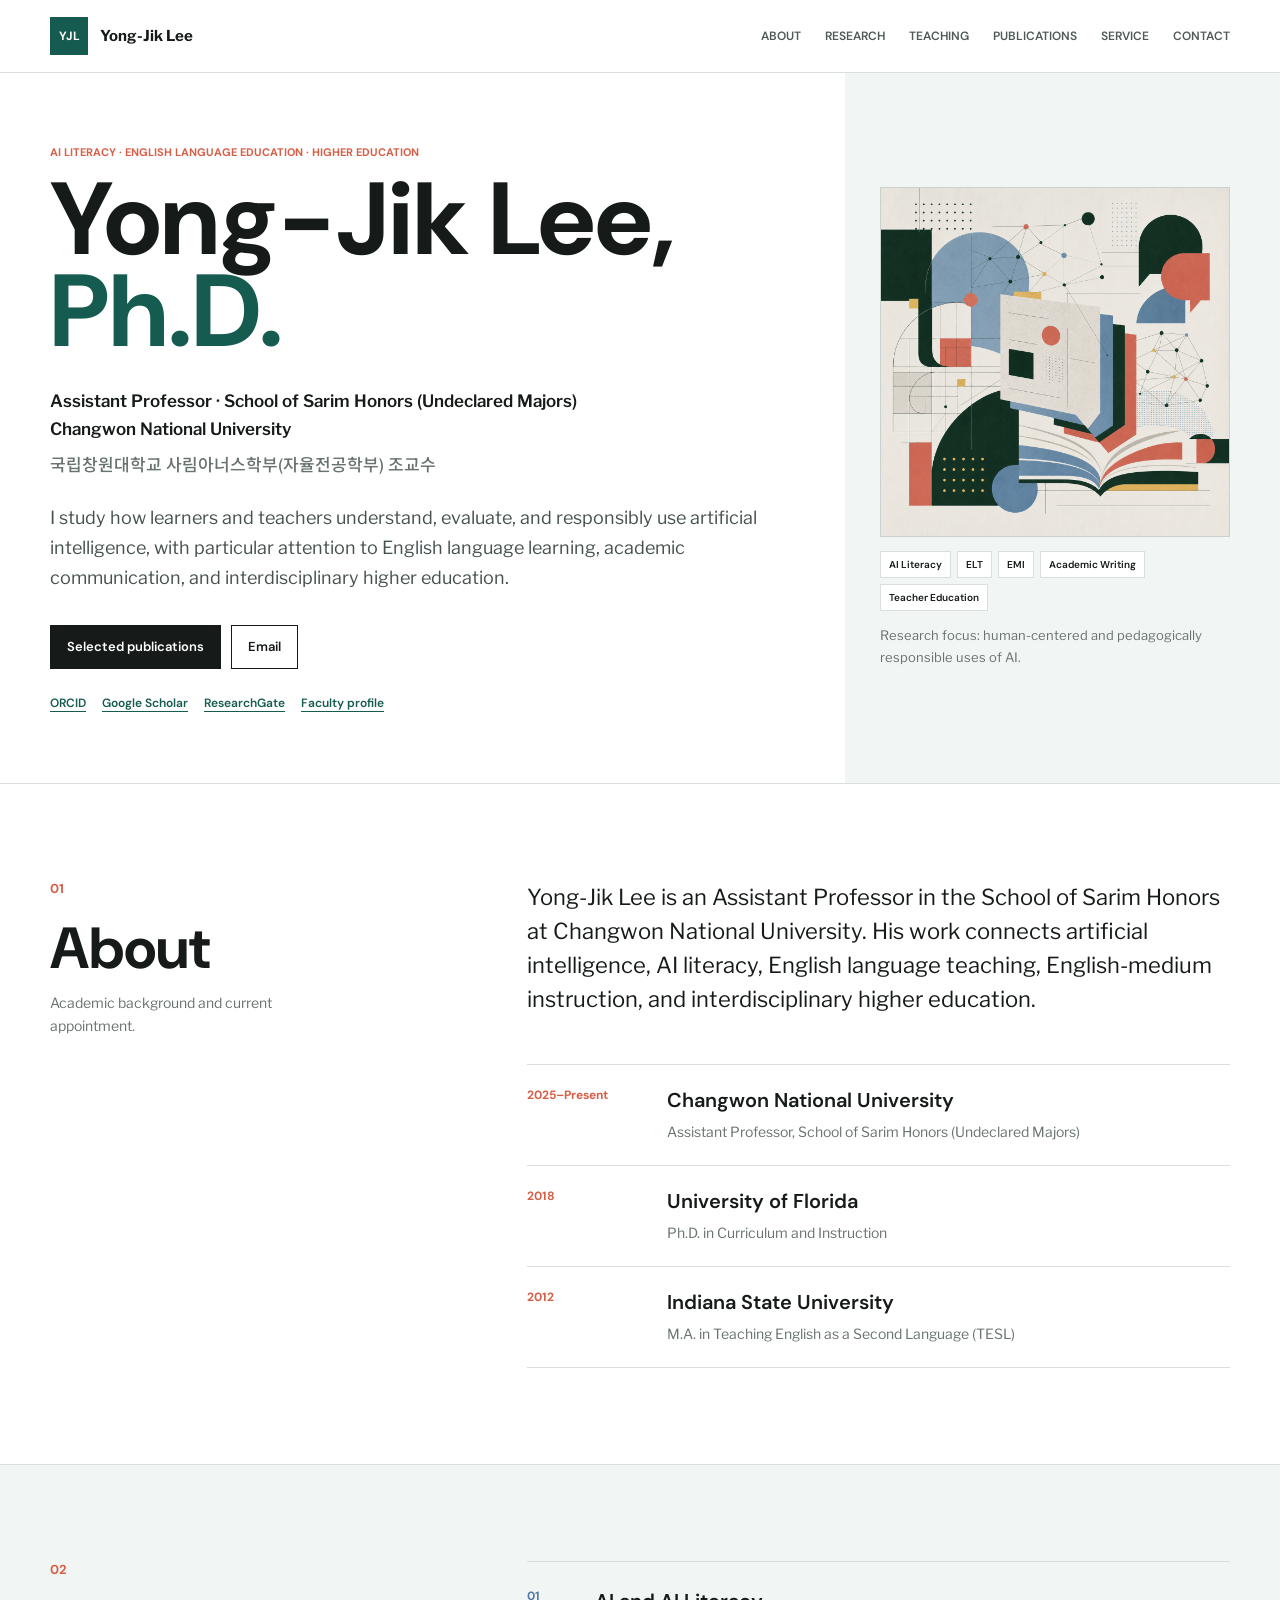
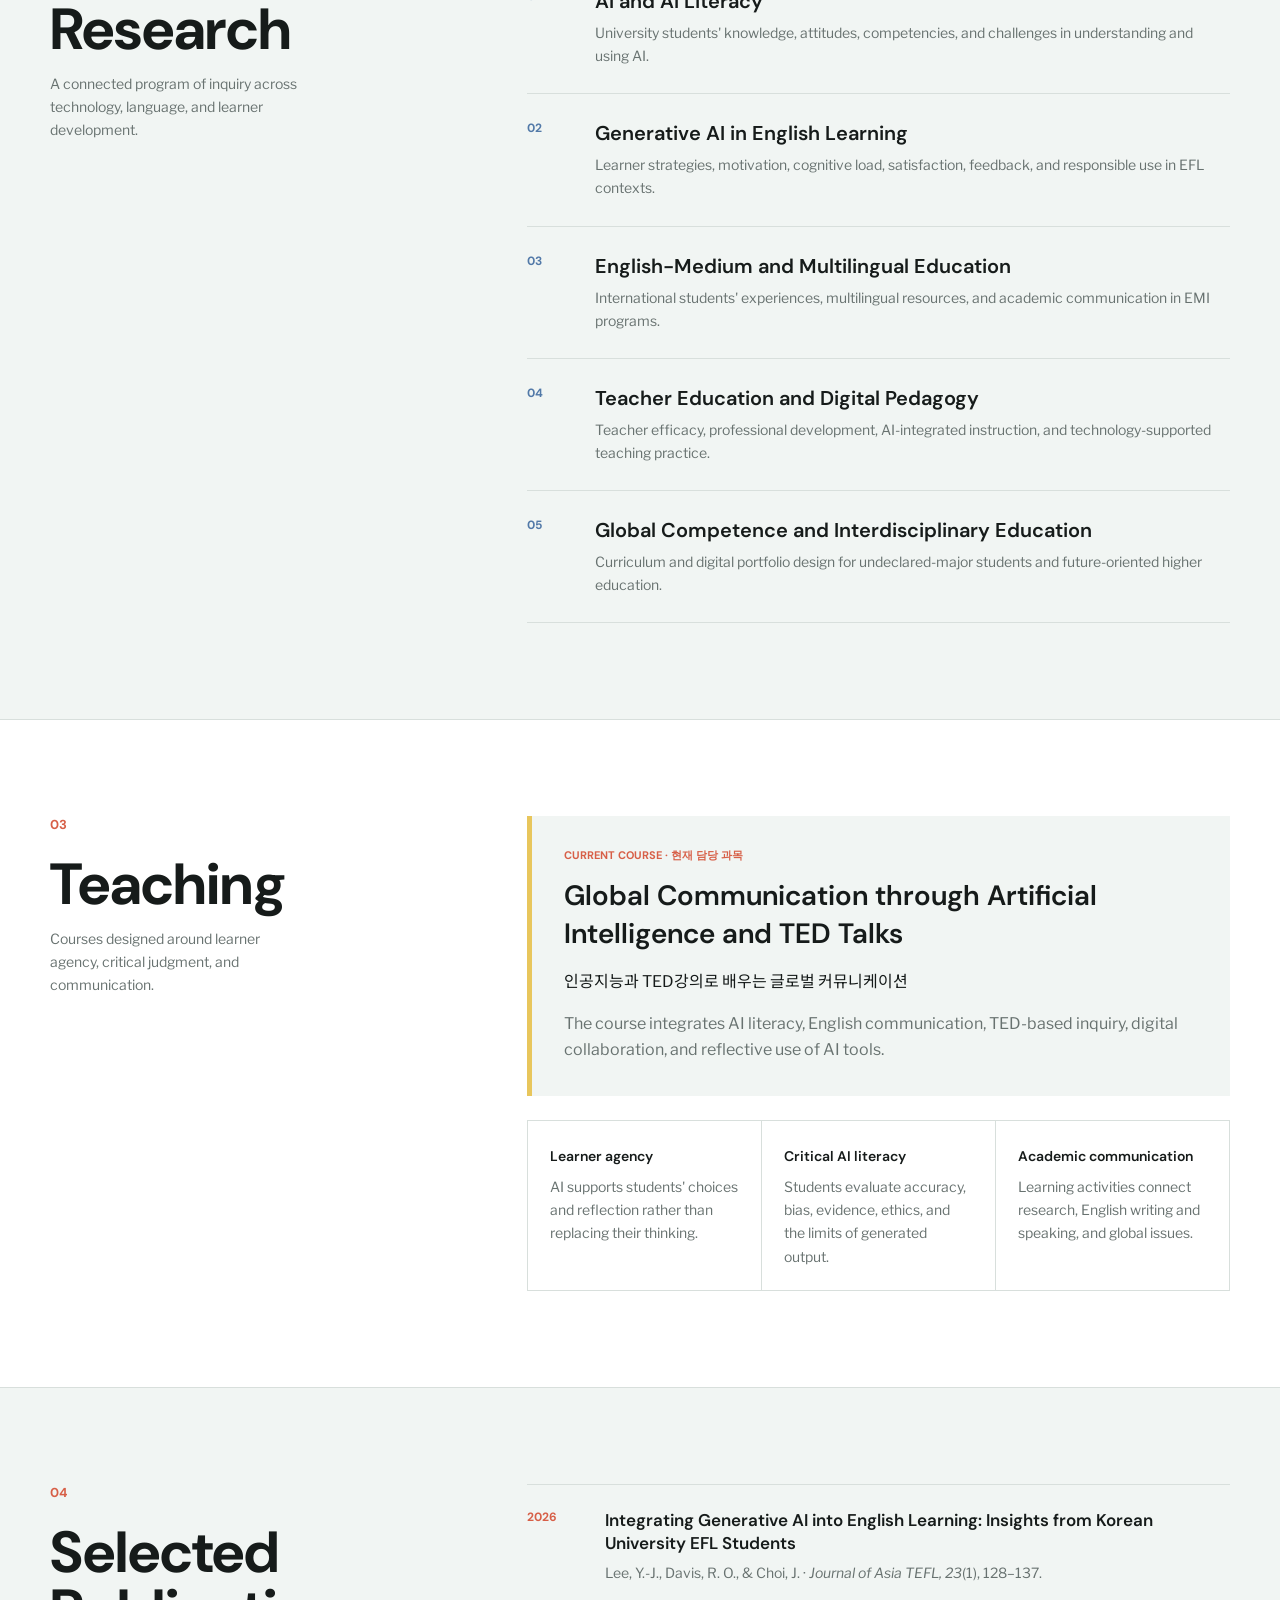
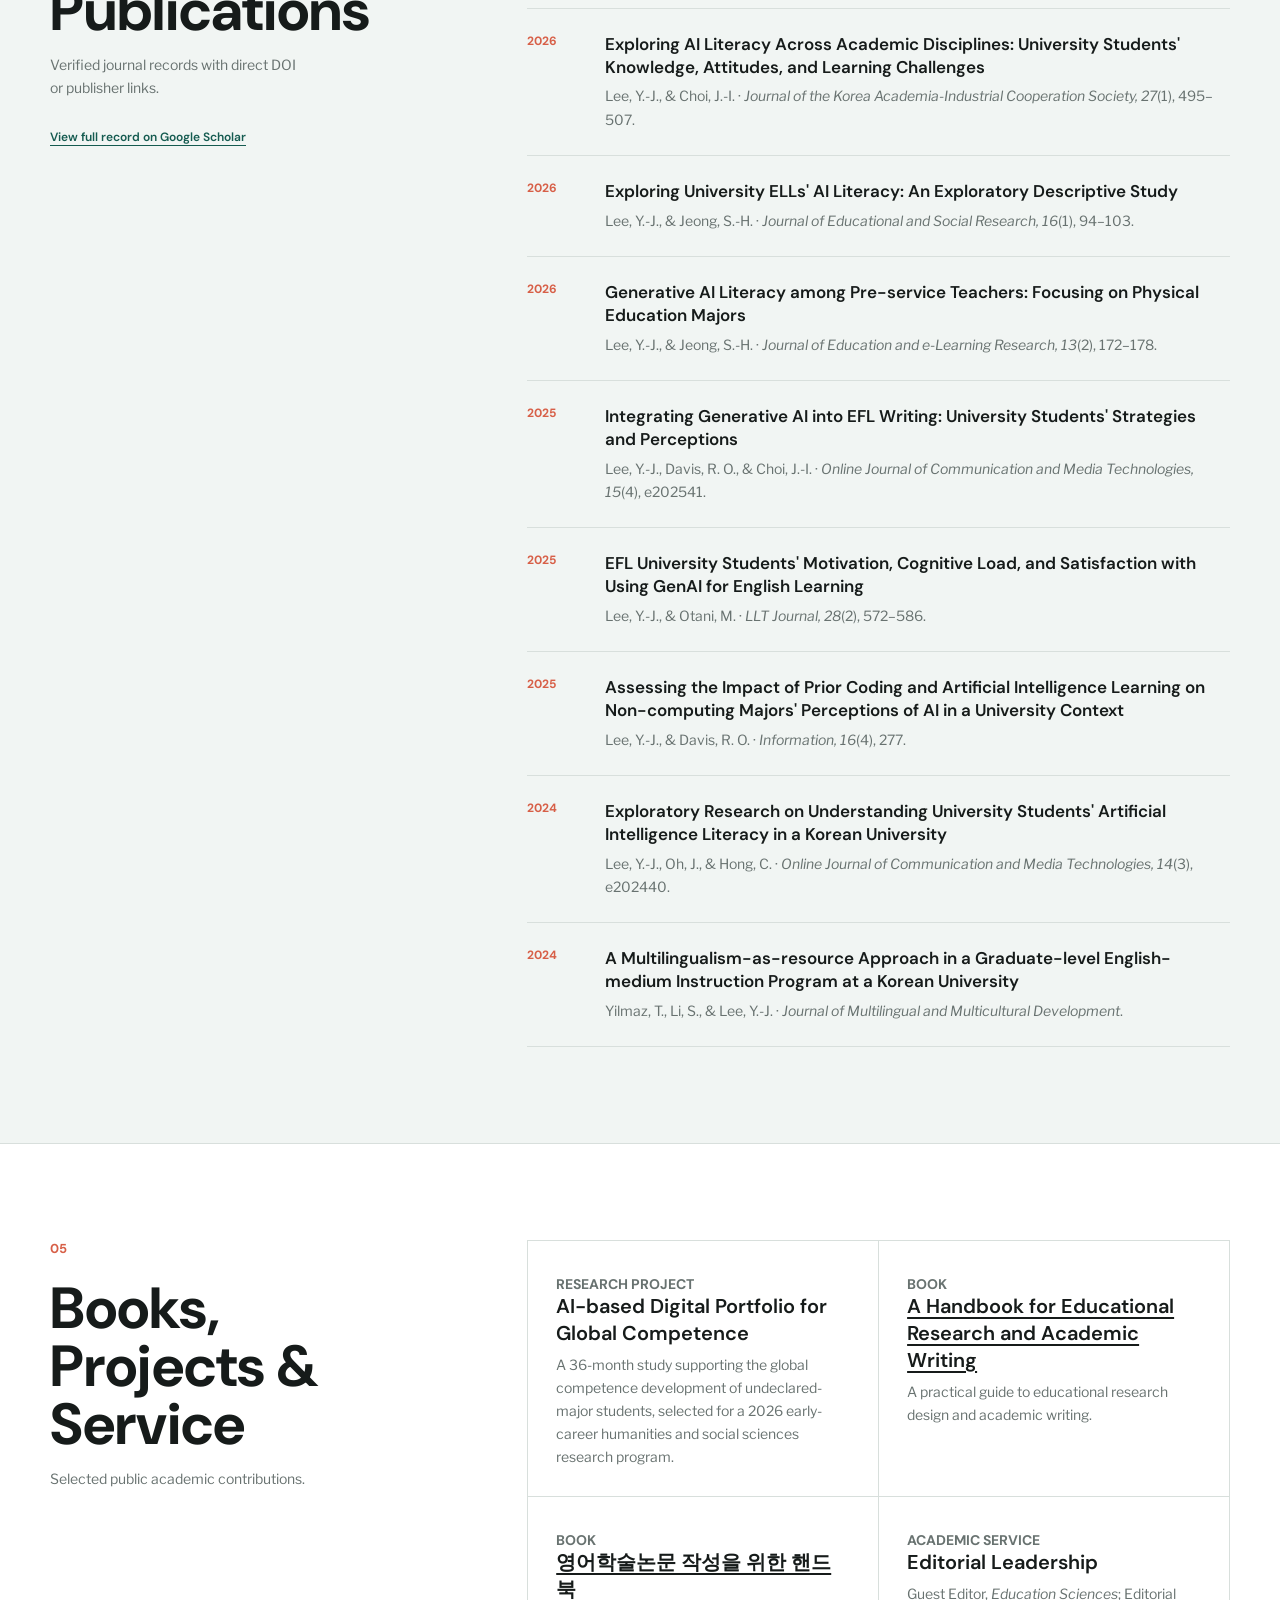
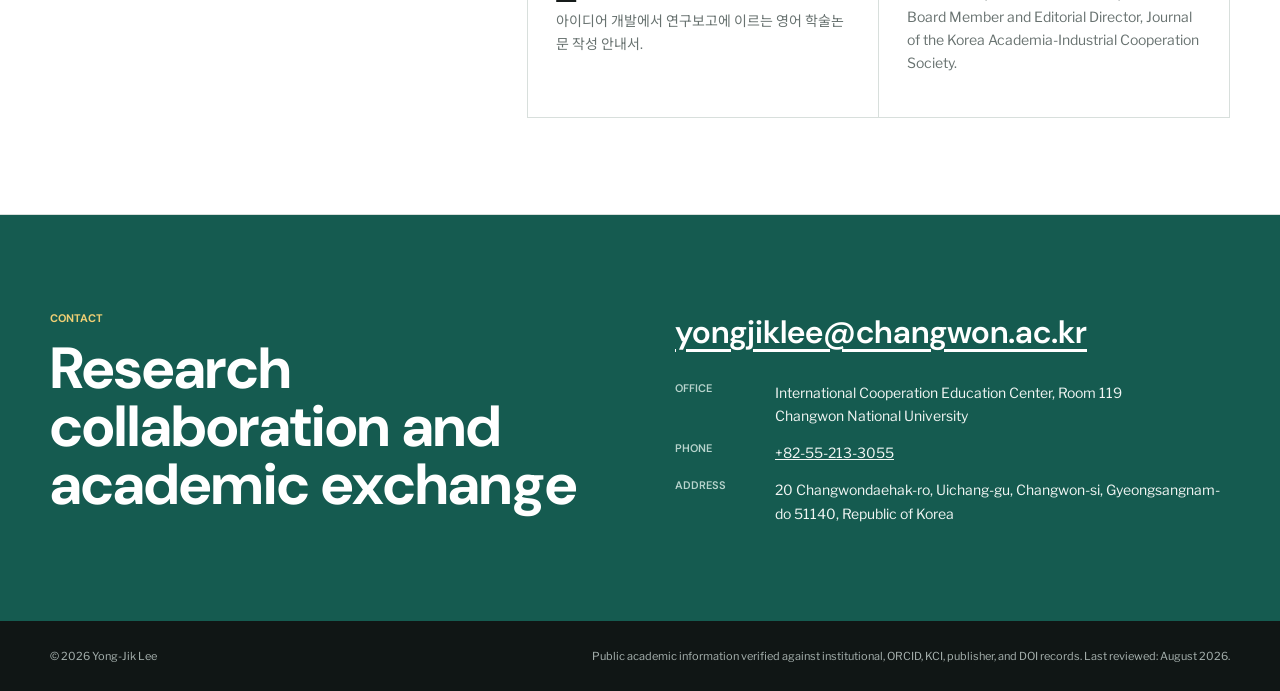
==== index.html @ ed2194b4 "Publish verified academic CV portfolio" ====
<!doctype html>
<html lang="en">
<head>
  <meta charset="utf-8">
  <meta name="viewport" content="width=device-width, initial-scale=1">
  <meta name="description" content="Academic profile of Yong-Jik Lee, Assistant Professor at Changwon National University. Research in AI literacy, English language education, EMI, and higher education.">
  <meta property="og:title" content="Yong-Jik Lee | Academic Profile">
  <meta property="og:description" content="Research, teaching, publications, books, and academic service in AI literacy and English language education.">
  <meta property="og:type" content="website">
  <meta property="og:image" content="https://fhlyongko.github.io/assets/research-profile.png">
  <title>Yong-Jik Lee | Academic Profile</title>
  <link rel="preconnect" href="https://fonts.googleapis.com">
  <link rel="preconnect" href="https://fonts.gstatic.com" crossorigin>
  <link href="https://fonts.googleapis.com/css2?family=DM+Sans:wght@400;500;600;700&family=Libre+Franklin:wght@400;500;600;700&family=Noto+Sans+KR:wght@400;500;600;700&display=swap" rel="stylesheet">
  <link rel="stylesheet" href="assets/styles.css">
  <link rel="stylesheet" href="assets/refinements.css">
  <script defer src="assets/site.js"></script>
</head>
<body>
  <a class="skip-link" href="#main">Skip to content</a>
  <header class="site-header">
    <div class="shell nav-wrap">
      <a class="wordmark" href="#top" aria-label="Yong-Jik Lee home"><span>YJL</span><strong>Yong-Jik Lee</strong></a>
      <button class="nav-toggle" type="button" aria-expanded="false" aria-controls="site-nav">Menu</button>
      <nav id="site-nav" aria-label="Primary navigation">
        <a href="#about">About</a>
        <a href="#research">Research</a>
        <a href="#teaching">Teaching</a>
        <a href="#publications">Publications</a>
        <a href="#service">Service</a>
        <a href="#contact">Contact</a>
      </nav>
    </div>
  </header>

  <main id="main">
    <section class="hero" id="top">
      <div class="shell hero-grid">
        <div class="hero-copy">
          <p class="eyebrow">AI literacy · English language education · Higher education</p>
          <h1>Yong-Jik Lee,<br><span>Ph.D.</span></h1>
          <p class="role">Assistant Professor · School of Sarim Honors (Undeclared Majors)<br>Changwon National University</p>
          <p class="role ko" lang="ko">국립창원대학교 사림아너스학부(자율전공학부) 조교수</p>
          <p class="hero-summary">I study how learners and teachers understand, evaluate, and responsibly use artificial intelligence, with particular attention to English language learning, academic communication, and interdisciplinary higher education.</p>
          <div class="actions">
            <a class="button primary" href="#publications">Selected publications</a>
            <a class="button" href="mailto:yongjiklee@changwon.ac.kr">Email</a>
          </div>
          <div class="profile-links" aria-label="Academic profiles">
            <a href="https://orcid.org/0000-0001-8783-2237" target="_blank" rel="noreferrer">ORCID</a>
            <a href="https://scholar.google.com/citations?hl=en&user=Jzv1a7MAAAAJ" target="_blank" rel="noreferrer">Google Scholar</a>
            <a href="https://www.researchgate.net/profile/Yong-Jik-Lee-2" target="_blank" rel="noreferrer">ResearchGate</a>
            <a href="https://sites.google.com/view/dr-yong-jik-lee/home" target="_blank" rel="noreferrer">Faculty profile</a>
          </div>
        </div>
        <aside class="portrait-panel" aria-label="Research profile overview">
          <div class="portrait-frame">
            <img src="assets/research-profile.png" alt="Abstract illustration connecting AI, language, research, and education" width="420" height="420">
          </div>
          <div class="focus-map" aria-label="Research focus map">
            <span>AI Literacy</span><span>ELT</span><span>EMI</span><span>Academic Writing</span><span>Teacher Education</span>
          </div>
          <p>Research focus: human-centered and pedagogically responsible uses of AI.</p>
        </aside>
      </div>
    </section>

    <section class="section" id="about">
      <div class="shell two-column">
        <div class="section-heading"><p class="section-no">01</p><h2>About</h2><p>Academic background and current appointment.</p></div>
        <div class="section-content prose">
          <p class="lead">Yong-Jik Lee is an Assistant Professor in the School of Sarim Honors at Changwon National University. His work connects artificial intelligence, AI literacy, English language teaching, English-medium instruction, and interdisciplinary higher education.</p>
          <div class="timeline">
            <article><time>2025–Present</time><div><h3>Changwon National University</h3><p>Assistant Professor, School of Sarim Honors (Undeclared Majors)</p></div></article>
            <article><time>2018</time><div><h3>University of Florida</h3><p>Ph.D. in Curriculum and Instruction</p></div></article>
            <article><time>2012</time><div><h3>Indiana State University</h3><p>M.A. in Teaching English as a Second Language (TESL)</p></div></article>
          </div>
        </div>
      </div>
    </section>

    <section class="section band" id="research">
      <div class="shell two-column">
        <div class="section-heading"><p class="section-no">02</p><h2>Research</h2><p>A connected program of inquiry across technology, language, and learner development.</p></div>
        <div class="section-content research-list">
          <article><span>01</span><div><h3>AI and AI Literacy</h3><p>University students' knowledge, attitudes, competencies, and challenges in understanding and using AI.</p></div></article>
          <article><span>02</span><div><h3>Generative AI in English Learning</h3><p>Learner strategies, motivation, cognitive load, satisfaction, feedback, and responsible use in EFL contexts.</p></div></article>
          <article><span>03</span><div><h3>English-Medium and Multilingual Education</h3><p>International students' experiences, multilingual resources, and academic communication in EMI programs.</p></div></article>
          <article><span>04</span><div><h3>Teacher Education and Digital Pedagogy</h3><p>Teacher efficacy, professional development, AI-integrated instruction, and technology-supported teaching practice.</p></div></article>
          <article><span>05</span><div><h3>Global Competence and Interdisciplinary Education</h3><p>Curriculum and digital portfolio design for undeclared-major students and future-oriented higher education.</p></div></article>
        </div>
      </div>
    </section>

    <section class="section" id="teaching">
      <div class="shell two-column">
        <div class="section-heading"><p class="section-no">03</p><h2>Teaching</h2><p>Courses designed around learner agency, critical judgment, and communication.</p></div>
        <div class="section-content">
          <article class="featured-course">
            <p class="label">Current course · 현재 담당 과목</p>
            <h3>Global Communication through Artificial Intelligence and TED Talks</h3>
            <p lang="ko">인공지능과 TED강의로 배우는 글로벌 커뮤니케이션</p>
            <p>The course integrates AI literacy, English communication, TED-based inquiry, digital collaboration, and reflective use of AI tools.</p>
          </article>
          <div class="principles">
            <div><strong>Learner agency</strong><p>AI supports students' choices and reflection rather than replacing their thinking.</p></div>
            <div><strong>Critical AI literacy</strong><p>Students evaluate accuracy, bias, evidence, ethics, and the limits of generated output.</p></div>
            <div><strong>Academic communication</strong><p>Learning activities connect research, English writing and speaking, and global issues.</p></div>
          </div>
        </div>
      </div>
    </section>

    <section class="section band" id="publications">
      <div class="shell two-column">
        <div class="section-heading"><p class="section-no">04</p><h2>Selected Publications</h2><p>Verified journal records with direct DOI or publisher links.</p><a class="text-link" href="https://scholar.google.com/citations?hl=en&user=Jzv1a7MAAAAJ" target="_blank" rel="noreferrer">View full record on Google Scholar</a></div>
        <div class="section-content publication-list">
          <article><time>2026</time><div><h3><a href="https://doi.org/10.18823/asiatefl.2026.23.1.10.128" target="_blank" rel="noreferrer">Integrating Generative AI into English Learning: Insights from Korean University EFL Students</a></h3><p>Lee, Y.-J., Davis, R. O., &amp; Choi, J. · <em>Journal of Asia TEFL, 23</em>(1), 128–137.</p></div></article>
          <article><time>2026</time><div><h3><a href="https://doi.org/10.5762/KAIS.2026.27.1.495" target="_blank" rel="noreferrer">Exploring AI Literacy Across Academic Disciplines: University Students' Knowledge, Attitudes, and Learning Challenges</a></h3><p>Lee, Y.-J., &amp; Choi, J.-I. · <em>Journal of the Korea Academia-Industrial Cooperation Society, 27</em>(1), 495–507.</p></div></article>
          <article><time>2026</time><div><h3><a href="https://doi.org/10.36941/jesr-2026-0241" target="_blank" rel="noreferrer">Exploring University ELLs' AI Literacy: An Exploratory Descriptive Study</a></h3><p>Lee, Y.-J., &amp; Jeong, S.-H. · <em>Journal of Educational and Social Research, 16</em>(1), 94–103.</p></div></article>
          <article><time>2026</time><div><h3><a href="https://doi.org/10.20448/jeelr.v13i2.8661" target="_blank" rel="noreferrer">Generative AI Literacy among Pre-service Teachers: Focusing on Physical Education Majors</a></h3><p>Lee, Y.-J., &amp; Jeong, S.-H. · <em>Journal of Education and e-Learning Research, 13</em>(2), 172–178.</p></div></article>
          <article><time>2025</time><div><h3><a href="https://doi.org/10.30935/ojcmt/17545" target="_blank" rel="noreferrer">Integrating Generative AI into EFL Writing: University Students' Strategies and Perceptions</a></h3><p>Lee, Y.-J., Davis, R. O., &amp; Choi, J.-I. · <em>Online Journal of Communication and Media Technologies, 15</em>(4), e202541.</p></div></article>
          <article><time>2025</time><div><h3><a href="https://doi.org/10.24071/llt.v28i2.11518" target="_blank" rel="noreferrer">EFL University Students' Motivation, Cognitive Load, and Satisfaction with Using GenAI for English Learning</a></h3><p>Lee, Y.-J., &amp; Otani, M. · <em>LLT Journal, 28</em>(2), 572–586.</p></div></article>
          <article><time>2025</time><div><h3><a href="https://doi.org/10.3390/info16040277" target="_blank" rel="noreferrer">Assessing the Impact of Prior Coding and Artificial Intelligence Learning on Non-computing Majors' Perceptions of AI in a University Context</a></h3><p>Lee, Y.-J., &amp; Davis, R. O. · <em>Information, 16</em>(4), 277.</p></div></article>
          <article><time>2024</time><div><h3><a href="https://doi.org/10.30935/ojcmt/14711" target="_blank" rel="noreferrer">Exploratory Research on Understanding University Students' Artificial Intelligence Literacy in a Korean University</a></h3><p>Lee, Y.-J., Oh, J., &amp; Hong, C. · <em>Online Journal of Communication and Media Technologies, 14</em>(3), e202440.</p></div></article>
          <article><time>2024</time><div><h3><a href="https://doi.org/10.1080/01434632.2024.2314659" target="_blank" rel="noreferrer">A Multilingualism-as-resource Approach in a Graduate-level English-medium Instruction Program at a Korean University</a></h3><p>Yilmaz, T., Li, S., &amp; Lee, Y.-J. · <em>Journal of Multilingual and Multicultural Development</em>.</p></div></article>
        </div>
      </div>
    </section>

    <section class="section" id="service">
      <div class="shell two-column">
        <div class="section-heading"><p class="section-no">05</p><h2>Books, Projects &amp; Service</h2><p>Selected public academic contributions.</p></div>
        <div class="section-content service-grid">
          <article><p class="label">Research project</p><h3>AI-based Digital Portfolio for Global Competence</h3><p>A 36-month study supporting the global competence development of undeclared-major students, selected for a 2026 early-career humanities and social sciences research program.</p></article>
          <article><p class="label">Book</p><h3><a href="https://www.yes24.com/product/goods/124613203" target="_blank" rel="noreferrer">A Handbook for Educational Research and Academic Writing</a></h3><p>A practical guide to educational research design and academic writing.</p></article>
          <article><p class="label">Book</p><h3><a href="https://www.yes24.com/product/goods/163004747" target="_blank" rel="noreferrer">영어학술논문 작성을 위한 핸드북</a></h3><p lang="ko">아이디어 개발에서 연구보고에 이르는 영어 학술논문 작성 안내서.</p></article>
          <article><p class="label">Academic service</p><h3>Editorial Leadership</h3><p>Guest Editor, <em>Education Sciences</em>; Editorial Board Member and Editorial Director, Journal of the Korea Academia-Industrial Cooperation Society.</p></article>
        </div>
      </div>
    </section>

    <section class="contact-section" id="contact">
      <div class="shell contact-grid">
        <div><p class="eyebrow">Contact</p><h2>Research collaboration and academic exchange</h2></div>
        <div class="contact-details">
          <a class="contact-email" href="mailto:yongjiklee@changwon.ac.kr">yongjiklee@changwon.ac.kr</a>
          <dl><dt>Office</dt><dd>International Cooperation Education Center, Room 119<br>Changwon National University</dd><dt>Phone</dt><dd><a href="tel:+82552133055">+82-55-213-3055</a></dd><dt>Address</dt><dd>20 Changwondaehak-ro, Uichang-gu, Changwon-si, Gyeongsangnam-do 51140, Republic of Korea</dd></dl>
        </div>
      </div>
    </section>
  </main>

  <footer class="site-footer">
    <div class="shell"><p>© 2026 Yong-Jik Lee</p><p>Public academic information verified against institutional, ORCID, KCI, publisher, and DOI records. Last reviewed: August 2026.</p></div>
  </footer>
</body>
</html>
---- assets/styles.css ----
:root{--ink:#161b1a;--muted:#687270;--line:#d8dfdc;--paper:#fff;--wash:#f1f5f3;--green:#155b50;--coral:#d75f47;--yellow:#e8c65c;--blue:#5279a8;--max:1180px}*{box-sizing:border-box}html{scroll-behavior:smooth}body{margin:0;background:var(--paper);color:var(--ink);font-family:"Libre Franklin","Noto Sans KR",sans-serif;line-height:1.65;letter-spacing:0;-webkit-font-smoothing:antialiased}a{color:inherit}button{font:inherit}.shell{width:min(calc(100% - 44px),var(--max));margin-inline:auto}.skip-link{position:fixed;left:12px;top:-60px;z-index:100;padding:10px 14px;background:var(--ink);color:#fff}.skip-link:focus{top:12px}.site-header{position:sticky;top:0;z-index:50;background:rgba(255,255,255,.93);border-bottom:1px solid var(--line);backdrop-filter:blur(12px)}.nav-wrap{height:72px;display:flex;align-items:center;justify-content:space-between;gap:26px}.wordmark{display:flex;align-items:center;gap:12px;text-decoration:none}.wordmark span{width:38px;height:38px;display:grid;place-items:center;background:var(--green);color:#fff;font:700 12px "DM Sans",sans-serif}.wordmark strong{font-size:15px}.site-header nav{display:flex;align-items:center;gap:24px}.site-header nav a{position:relative;color:#4f5a57;font:600 12px "DM Sans",sans-serif;text-decoration:none;text-transform:uppercase}.site-header nav a:after{content:"";position:absolute;left:0;right:100%;bottom:-8px;height:2px;background:var(--coral);transition:right .2s}.site-header nav a:hover:after,.site-header nav a:focus-visible:after{right:0}.nav-toggle{display:none;border:1px solid var(--line);background:#fff;padding:8px 11px}.hero{min-height:calc(100vh - 72px);display:flex;align-items:center;border-bottom:1px solid var(--line);background:linear-gradient(90deg,#fff 0 66%,var(--wash) 66%)}.hero-grid{display:grid;grid-template-columns:minmax(0,1.35fr) minmax(300px,.65fr);gap:clamp(48px,8vw,110px);align-items:center;padding-block:72px}.eyebrow,.label{margin:0 0 14px;color:var(--coral);font:700 11px "DM Sans",sans-serif;text-transform:uppercase}.hero h1{margin:0;font:700 clamp(58px,8vw,106px)/.9 "DM Sans",sans-serif}.hero h1 span{color:var(--green)}.role{margin:30px 0 0;font-weight:600;font-size:17px}.role.ko{margin-top:8px;color:var(--muted);font-weight:500}.hero-summary{max-width:760px;margin:24px 0 0;color:#46514e;font-size:18px}.actions{display:flex;gap:10px;margin-top:32px}.button{display:inline-flex;align-items:center;justify-content:center;min-height:44px;padding:10px 16px;border:1px solid var(--ink);font:600 13px "DM Sans",sans-serif;text-decoration:none}.button.primary{background:var(--ink);color:#fff}.button:hover{background:var(--green);border-color:var(--green);color:#fff}.profile-links{display:flex;flex-wrap:wrap;gap:16px;margin-top:26px}.profile-links a,.text-link{color:var(--green);font:600 12px "DM Sans",sans-serif;text-underline-offset:4px}.portrait-panel{align-self:stretch;display:flex;flex-direction:column;justify-content:center}.portrait-frame{aspect-ratio:1;overflow:hidden;background:#dfe7e4;border:1px solid #c8d2ce}.portrait-frame img{width:100%;height:100%;object-fit:cover;display:block;filter:saturate(.78) contrast(1.03)}.focus-map{display:flex;flex-wrap:wrap;gap:6px;margin-top:14px}.focus-map span{padding:6px 8px;background:#fff;border:1px solid var(--line);font:600 10px "DM Sans",sans-serif}.portrait-panel>p{margin:14px 0 0;color:var(--muted);font-size:13px}.section{padding:96px 0;border-bottom:1px solid var(--line);scroll-margin-top:70px}.section.band{background:var(--wash)}.two-column{display:grid;grid-template-columns:minmax(210px,.34fr) minmax(0,.66fr);gap:clamp(52px,9vw,140px)}.section-heading{position:sticky;top:112px;align-self:start}.section-no{margin:0 0 22px;color:var(--coral);font:700 13px "DM Sans",sans-serif}.section-heading h2,.contact-section h2{margin:0;font:700 clamp(34px,5vw,58px)/1 "DM Sans",sans-serif}.section-heading>p:last-of-type{max-width:260px;color:var(--muted);font-size:14px}.section-heading .text-link{display:inline-block;margin-top:16px}.prose .lead{margin-top:0;font-size:22px;line-height:1.55}.timeline{margin-top:48px;border-top:1px solid var(--line)}.timeline article{display:grid;grid-template-columns:120px 1fr;gap:20px;padding:22px 0;border-bottom:1px solid var(--line)}.timeline time,.publication-list time{color:var(--coral);font:700 12px "DM Sans",sans-serif}.timeline h3,.research-list h3,.publication-list h3,.featured-course h3,.service-grid h3{margin:0;font:600 20px/1.35 "DM Sans",sans-serif}.timeline p,.research-list p,.publication-list p,.principles p,.service-grid p{margin:6px 0 0;color:var(--muted);font-size:14px}.research-list{border-top:1px solid var(--line)}.research-list article{display:grid;grid-template-columns:48px 1fr;gap:20px;padding:26px 0;border-bottom:1px solid var(--line)}.research-list>article>span{color:var(--blue);font:700 12px "DM Sans",sans-serif}.featured-course{padding:32px;border-left:5px solid var(--yellow);background:var(--wash)}.featured-course h3{font-size:28px}.featured-course>p:last-child{margin-bottom:0;color:var(--muted)}.principles{display:grid;grid-template-columns:repeat(3,1fr);gap:1px;margin-top:24px;background:var(--line);border:1px solid var(--line)}.principles div{padding:22px;background:#fff}.principles strong{font:600 14px "DM Sans",sans-serif}.publication-list{border-top:1px solid var(--line)}.publication-list article{display:grid;grid-template-columns:58px 1fr;gap:20px;padding:24px 0;border-bottom:1px solid var(--line)}.publication-list h3{font-size:17px}.publication-list h3 a{text-decoration:none}.publication-list h3 a:hover{text-decoration:underline;text-decoration-color:var(--coral);text-underline-offset:4px}.service-grid{display:grid;grid-template-columns:repeat(2,minmax(0,1fr));gap:1px;background:var(--line);border:1px solid var(--line)}.service-grid article{min-height:220px;padding:28px;background:#fff}.service-grid h3 a{text-underline-offset:4px}.contact-section{padding:96px 0;background:var(--green);color:#fff;scroll-margin-top:70px}.contact-grid{display:grid;grid-template-columns:1fr 1fr;gap:70px}.contact-section .eyebrow{color:#f0cf74}.contact-email{display:inline-block;margin-bottom:28px;color:#fff;font:600 clamp(19px,3vw,32px) "DM Sans",sans-serif;text-underline-offset:6px}.contact-details dl{display:grid;grid-template-columns:80px 1fr;gap:14px 20px;margin:0}.contact-details dt{color:#b7d3cc;font:600 11px "DM Sans",sans-serif;text-transform:uppercase}.contact-details dd{margin:0;color:#f2f6f4;font-size:14px}.site-footer{padding:26px 0;background:#101615;color:#a9b4b1}.site-footer .shell{display:flex;justify-content:space-between;gap:30px}.site-footer p{margin:0;font-size:11px}.site-footer p:last-child{text-align:right}@media(max-width:860px){.site-header nav{display:none;position:absolute;left:0;right:0;top:72px;padding:18px 22px;flex-direction:column;align-items:flex-start;background:#fff;border-bottom:1px solid var(--line)}.site-header nav.open{display:flex}.nav-toggle{display:block}.hero{background:linear-gradient(#fff 0 70%,var(--wash) 70%)}.hero-grid{grid-template-columns:1fr;padding-block:56px}.portrait-panel{max-width:520px}.two-column,.contact-grid{grid-template-columns:1fr;gap:42px}.section-heading{position:static}.principles,.service-grid{grid-template-columns:1fr}.site-footer .shell{display:block}.site-footer p:last-child{margin-top:8px;text-align:left}}@media(max-width:560px){.shell{width:min(calc(100% - 30px),var(--max))}.hero h1{font-size:56px}.hero-summary{font-size:16px}.actions{flex-direction:column}.button{width:100%}.section{padding:68px 0}.timeline article,.publication-list article{grid-template-columns:1fr;gap:8px}.featured-course{padding:24px}.featured-course h3{font-size:22px}.principles{grid-template-columns:1fr}.contact-section{padding:68px 0}.contact-details dl{grid-template-columns:1fr;gap:4px}.contact-details dd{margin-bottom:14px}}@media(prefers-reduced-motion:reduce){html{scroll-behavior:auto}.site-header nav a:after{transition:none}}
---- assets/refinements.css ----
.hero {
  min-height: min(650px, calc(100vh - 120px));
}

@media (max-width: 560px) {
  .hero {
    min-height: auto;
  }

  .hero-grid {
    gap: 24px;
    padding-block: 30px 36px;
  }

  .hero h1 {
    font-size: 48px;
  }

  .role {
    margin-top: 20px;
    font-size: 13px;
  }

  .hero-summary {
    margin-top: 14px;
    font-size: 14px;
    line-height: 1.55;
  }

  .actions {
    margin-top: 20px;
  }

  .profile-links {
    margin-top: 18px;
    gap: 12px;
  }

  .portrait-panel {
    display: none;
  }
}
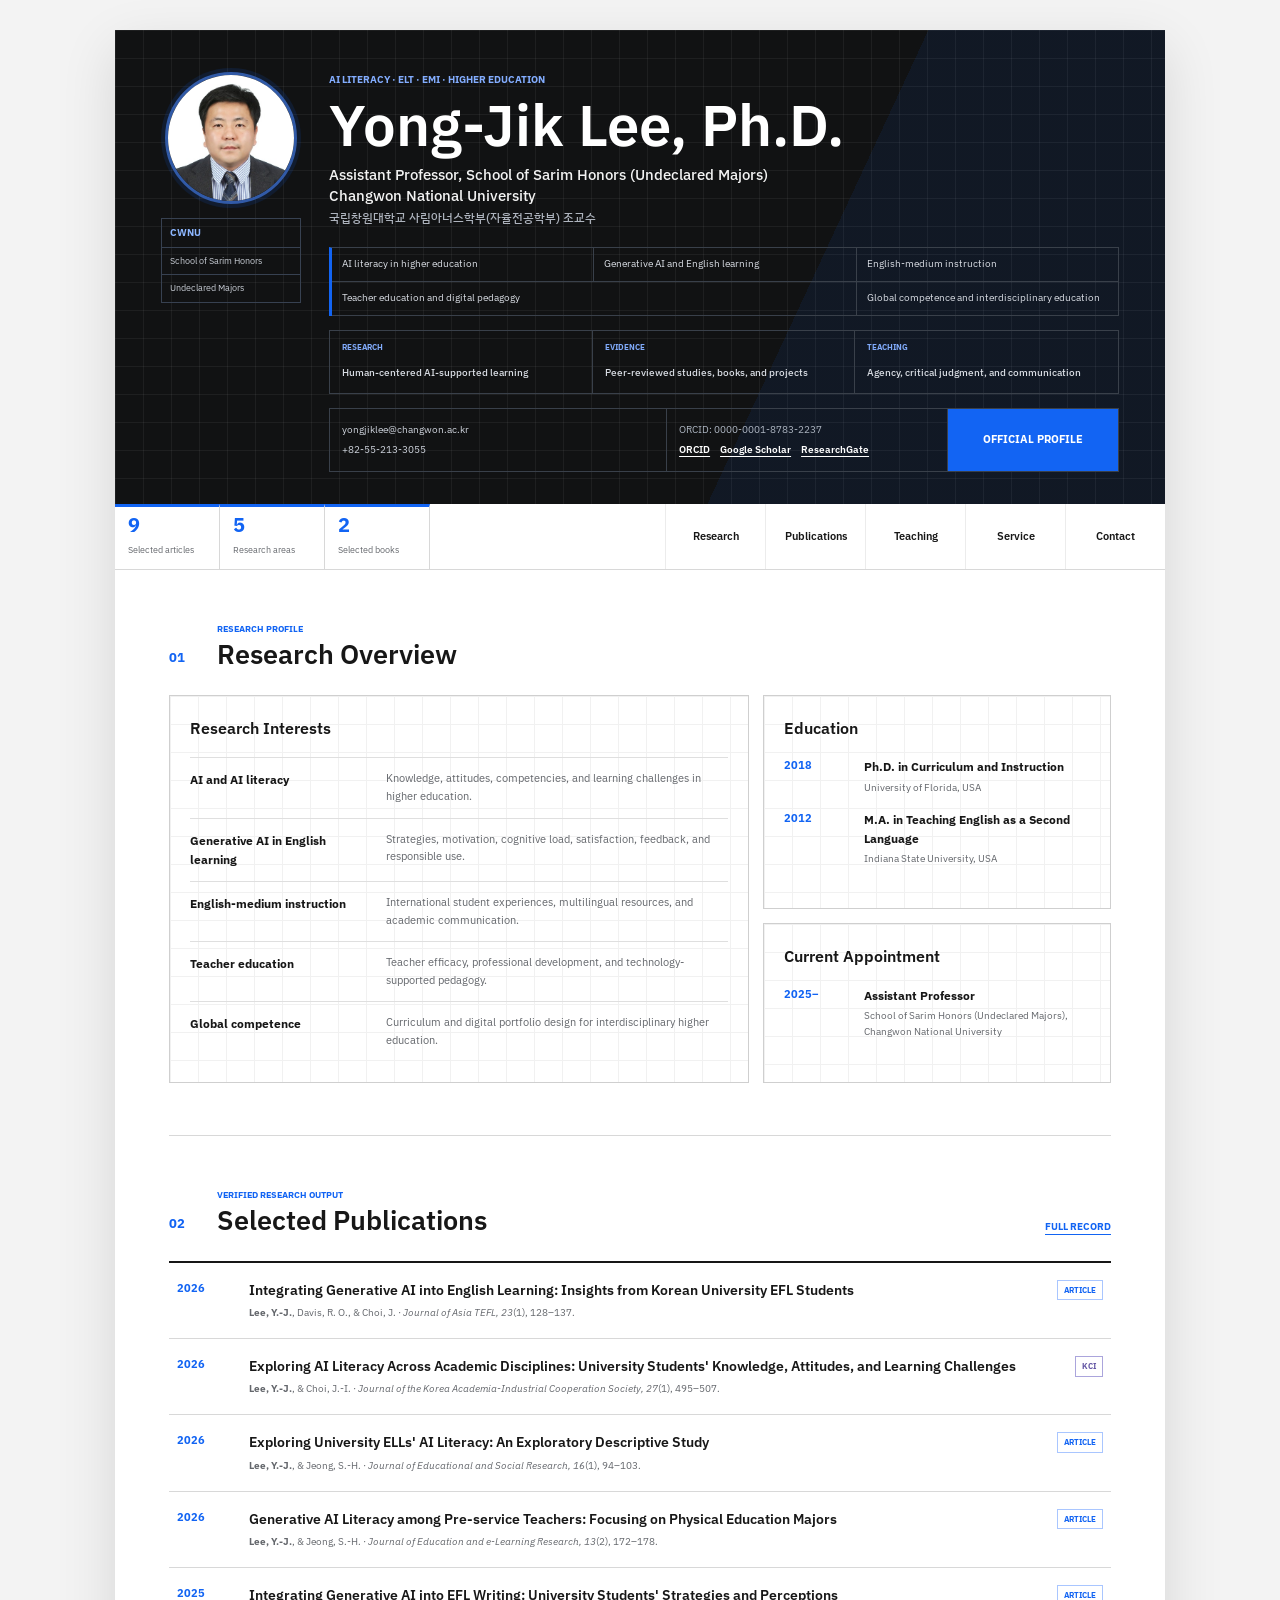
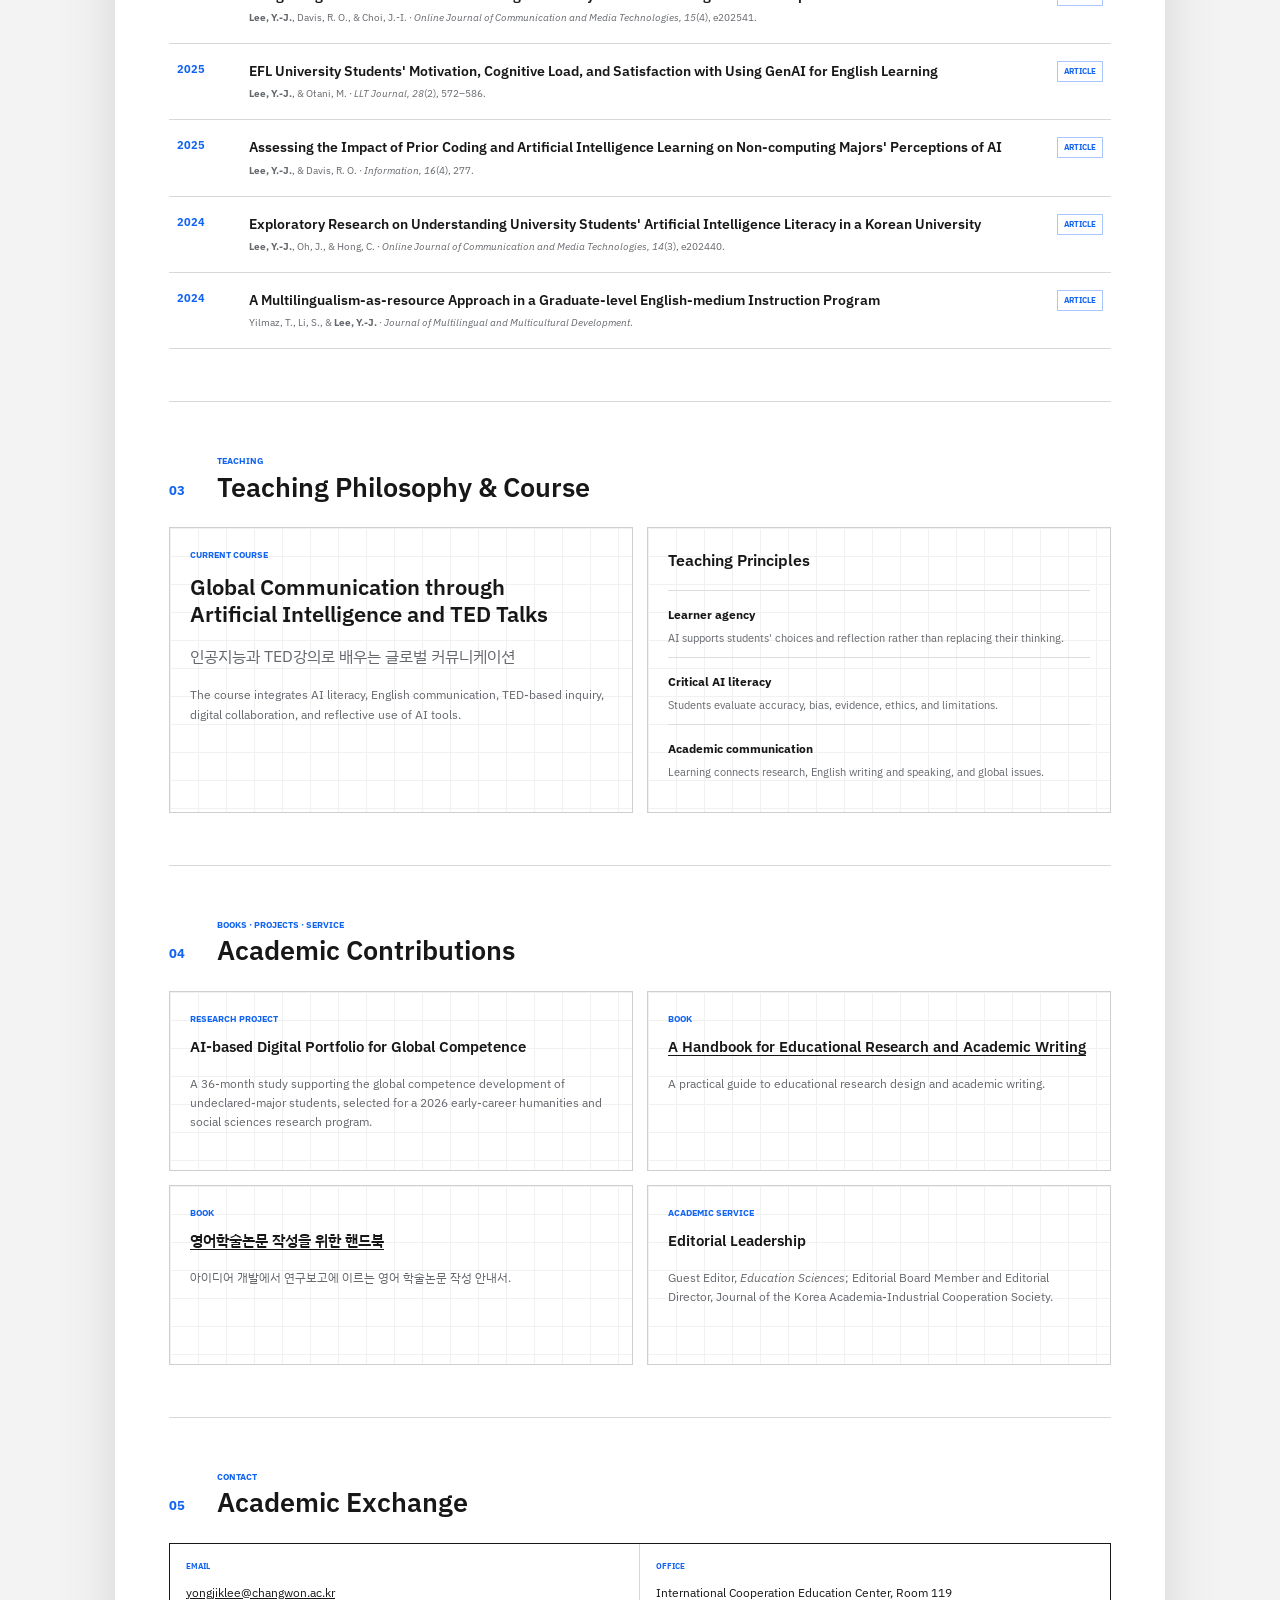
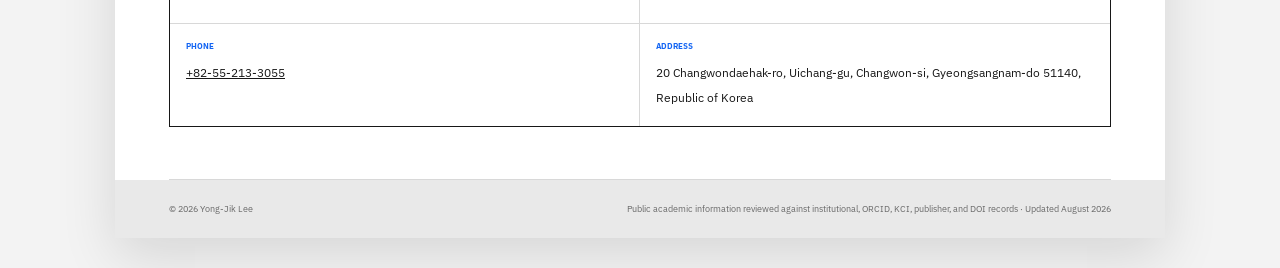
==== commit f44b82bb: "Match academic CV dashboard reference style" ====
--- a/index.html
+++ b/index.html
@@ -3,156 +3,147 @@
 <head>
   <meta charset="utf-8">
   <meta name="viewport" content="width=device-width, initial-scale=1">
-  <meta name="description" content="Academic profile of Yong-Jik Lee, Assistant Professor at Changwon National University. Research in AI literacy, English language education, EMI, and higher education.">
-  <meta property="og:title" content="Yong-Jik Lee | Academic Profile">
-  <meta property="og:description" content="Research, teaching, publications, books, and academic service in AI literacy and English language education.">
-  <meta property="og:type" content="website">
+  <meta name="description" content="Academic CV of Yong-Jik Lee, Assistant Professor at Changwon National University. AI literacy, English language education, EMI, and higher education research.">
+  <meta property="og:title" content="Yong-Jik Lee | Academic CV">
+  <meta property="og:description" content="Research, teaching, publications, books, projects, and academic service.">
+  <meta property="og:type" content="profile">
   <meta property="og:image" content="https://fhlyongko.github.io/assets/research-profile.png">
-  <title>Yong-Jik Lee | Academic Profile</title>
+  <title>Yong-Jik Lee | Academic CV</title>
   <link rel="preconnect" href="https://fonts.googleapis.com">
   <link rel="preconnect" href="https://fonts.gstatic.com" crossorigin>
-  <link href="https://fonts.googleapis.com/css2?family=DM+Sans:wght@400;500;600;700&family=Libre+Franklin:wght@400;500;600;700&family=Noto+Sans+KR:wght@400;500;600;700&display=swap" rel="stylesheet">
-  <link rel="stylesheet" href="assets/styles.css">
-  <link rel="stylesheet" href="assets/refinements.css">
+  <link href="https://fonts.googleapis.com/css2?family=IBM+Plex+Sans:wght@400;500;600;700&family=IBM+Plex+Sans+KR:wght@400;500;600;700&display=swap" rel="stylesheet">
+  <link rel="stylesheet" href="assets/cv-dashboard.css">
   <script defer src="assets/site.js"></script>
 </head>
 <body>
-  <a class="skip-link" href="#main">Skip to content</a>
-  <header class="site-header">
-    <div class="shell nav-wrap">
-      <a class="wordmark" href="#top" aria-label="Yong-Jik Lee home"><span>YJL</span><strong>Yong-Jik Lee</strong></a>
-      <button class="nav-toggle" type="button" aria-expanded="false" aria-controls="site-nav">Menu</button>
-      <nav id="site-nav" aria-label="Primary navigation">
-        <a href="#about">About</a>
-        <a href="#research">Research</a>
-        <a href="#teaching">Teaching</a>
-        <a href="#publications">Publications</a>
-        <a href="#service">Service</a>
-        <a href="#contact">Contact</a>
-      </nav>
-    </div>
-  </header>
-
-  <main id="main">
-    <section class="hero" id="top">
-      <div class="shell hero-grid">
-        <div class="hero-copy">
-          <p class="eyebrow">AI literacy · English language education · Higher education</p>
-          <h1>Yong-Jik Lee,<br><span>Ph.D.</span></h1>
-          <p class="role">Assistant Professor · School of Sarim Honors (Undeclared Majors)<br>Changwon National University</p>
-          <p class="role ko" lang="ko">국립창원대학교 사림아너스학부(자율전공학부) 조교수</p>
-          <p class="hero-summary">I study how learners and teachers understand, evaluate, and responsibly use artificial intelligence, with particular attention to English language learning, academic communication, and interdisciplinary higher education.</p>
-          <div class="actions">
-            <a class="button primary" href="#publications">Selected publications</a>
-            <a class="button" href="mailto:yongjiklee@changwon.ac.kr">Email</a>
-          </div>
-          <div class="profile-links" aria-label="Academic profiles">
-            <a href="https://orcid.org/0000-0001-8783-2237" target="_blank" rel="noreferrer">ORCID</a>
-            <a href="https://scholar.google.com/citations?hl=en&user=Jzv1a7MAAAAJ" target="_blank" rel="noreferrer">Google Scholar</a>
-            <a href="https://www.researchgate.net/profile/Yong-Jik-Lee-2" target="_blank" rel="noreferrer">ResearchGate</a>
-            <a href="https://sites.google.com/view/dr-yong-jik-lee/home" target="_blank" rel="noreferrer">Faculty profile</a>
+  <a class="skip-link" href="#research">Skip to CV content</a>
+  <main class="cv-page">
+    <header class="profile-dashboard" id="top">
+      <div class="profile-top">
+        <div class="portrait-column">
+          <img class="portrait" src="assets/yongjik-lee-official.jpg" alt="Yong-Jik Lee, Changwon National University" width="354" height="472">
+          <div class="affiliation-mark">
+            <strong>CWNU</strong>
+            <span>School of Sarim Honors</span>
+            <span>Undeclared Majors</span>
           </div>
         </div>
-        <aside class="portrait-panel" aria-label="Research profile overview">
-          <div class="portrait-frame">
-            <img src="assets/research-profile.png" alt="Abstract illustration connecting AI, language, research, and education" width="420" height="420">
+
+        <div class="identity-column">
+          <p class="signal">AI LITERACY · ELT · EMI · HIGHER EDUCATION</p>
+          <h1>Yong-Jik Lee, Ph.D.</h1>
+          <p class="position">Assistant Professor, School of Sarim Honors (Undeclared Majors)<br>Changwon National University</p>
+          <p class="position ko" lang="ko">국립창원대학교 사림아너스학부(자율전공학부) 조교수</p>
+
+          <div class="keyword-grid" aria-label="Research keywords">
+            <span>AI literacy in higher education</span>
+            <span>Generative AI and English learning</span>
+            <span>English-medium instruction</span>
+            <span>Teacher education and digital pedagogy</span>
+            <span>Global competence and interdisciplinary education</span>
           </div>
-          <div class="focus-map" aria-label="Research focus map">
-            <span>AI Literacy</span><span>ELT</span><span>EMI</span><span>Academic Writing</span><span>Teacher Education</span>
+
+          <div class="evidence-strip">
+            <div><small>RESEARCH</small><strong>Human-centered AI-supported learning</strong></div>
+            <div><small>EVIDENCE</small><strong>Peer-reviewed studies, books, and projects</strong></div>
+            <div><small>TEACHING</small><strong>Agency, critical judgment, and communication</strong></div>
           </div>
-          <p>Research focus: human-centered and pedagogically responsible uses of AI.</p>
-        </aside>
-      </div>
-    </section>
 
-    <section class="section" id="about">
-      <div class="shell two-column">
-        <div class="section-heading"><p class="section-no">01</p><h2>About</h2><p>Academic background and current appointment.</p></div>
-        <div class="section-content prose">
-          <p class="lead">Yong-Jik Lee is an Assistant Professor in the School of Sarim Honors at Changwon National University. His work connects artificial intelligence, AI literacy, English language teaching, English-medium instruction, and interdisciplinary higher education.</p>
-          <div class="timeline">
-            <article><time>2025–Present</time><div><h3>Changwon National University</h3><p>Assistant Professor, School of Sarim Honors (Undeclared Majors)</p></div></article>
-            <article><time>2018</time><div><h3>University of Florida</h3><p>Ph.D. in Curriculum and Instruction</p></div></article>
-            <article><time>2012</time><div><h3>Indiana State University</h3><p>M.A. in Teaching English as a Second Language (TESL)</p></div></article>
+          <div class="contact-strip">
+            <div class="direct-contact">
+              <a href="mailto:yongjiklee@changwon.ac.kr">yongjiklee@changwon.ac.kr</a>
+              <span>+82-55-213-3055</span>
+            </div>
+            <div class="academic-ids">
+              <span>ORCID: 0000-0001-8783-2237</span>
+              <div><a href="https://orcid.org/0000-0001-8783-2237" target="_blank" rel="noreferrer">ORCID</a><a href="https://scholar.google.com/citations?hl=en&user=Jzv1a7MAAAAJ" target="_blank" rel="noreferrer">Google Scholar</a><a href="https://www.researchgate.net/profile/Yong-Jik-Lee-2" target="_blank" rel="noreferrer">ResearchGate</a></div>
+            </div>
+            <a class="profile-button" href="https://sites.google.com/view/dr-yong-jik-lee/home" target="_blank" rel="noreferrer">OFFICIAL PROFILE</a>
           </div>
         </div>
       </div>
-    </section>
+    </header>
 
-    <section class="section band" id="research">
-      <div class="shell two-column">
-        <div class="section-heading"><p class="section-no">02</p><h2>Research</h2><p>A connected program of inquiry across technology, language, and learner development.</p></div>
-        <div class="section-content research-list">
-          <article><span>01</span><div><h3>AI and AI Literacy</h3><p>University students' knowledge, attitudes, competencies, and challenges in understanding and using AI.</p></div></article>
-          <article><span>02</span><div><h3>Generative AI in English Learning</h3><p>Learner strategies, motivation, cognitive load, satisfaction, feedback, and responsible use in EFL contexts.</p></div></article>
-          <article><span>03</span><div><h3>English-Medium and Multilingual Education</h3><p>International students' experiences, multilingual resources, and academic communication in EMI programs.</p></div></article>
-          <article><span>04</span><div><h3>Teacher Education and Digital Pedagogy</h3><p>Teacher efficacy, professional development, AI-integrated instruction, and technology-supported teaching practice.</p></div></article>
-          <article><span>05</span><div><h3>Global Competence and Interdisciplinary Education</h3><p>Curriculum and digital portfolio design for undeclared-major students and future-oriented higher education.</p></div></article>
-        </div>
-      </div>
-    </section>
+    <nav class="dashboard-nav" aria-label="CV sections">
+      <div class="metric"><strong>9</strong><span>Selected articles</span></div>
+      <div class="metric"><strong>5</strong><span>Research areas</span></div>
+      <div class="metric"><strong>2</strong><span>Selected books</span></div>
+      <div class="section-links" id="site-nav"><a href="#research">Research</a><a href="#publications">Publications</a><a href="#teaching">Teaching</a><a href="#service">Service</a><a href="#contact">Contact</a></div>
+      <button class="nav-toggle" type="button" aria-expanded="false" aria-controls="site-nav">Menu</button>
+    </nav>
 
-    <section class="section" id="teaching">
-      <div class="shell two-column">
-        <div class="section-heading"><p class="section-no">03</p><h2>Teaching</h2><p>Courses designed around learner agency, critical judgment, and communication.</p></div>
-        <div class="section-content">
-          <article class="featured-course">
-            <p class="label">Current course · 현재 담당 과목</p>
-            <h3>Global Communication through Artificial Intelligence and TED Talks</h3>
-            <p lang="ko">인공지능과 TED강의로 배우는 글로벌 커뮤니케이션</p>
-            <p>The course integrates AI literacy, English communication, TED-based inquiry, digital collaboration, and reflective use of AI tools.</p>
+    <div class="cv-content">
+      <section class="cv-section" id="research">
+        <div class="section-title"><span>01</span><div><p>RESEARCH PROFILE</p><h2>Research Overview</h2></div></div>
+        <div class="overview-grid">
+          <article class="panel interests">
+            <h3>Research Interests</h3>
+            <ul>
+              <li><strong>AI and AI literacy</strong><span>Knowledge, attitudes, competencies, and learning challenges in higher education.</span></li>
+              <li><strong>Generative AI in English learning</strong><span>Strategies, motivation, cognitive load, satisfaction, feedback, and responsible use.</span></li>
+              <li><strong>English-medium instruction</strong><span>International student experiences, multilingual resources, and academic communication.</span></li>
+              <li><strong>Teacher education</strong><span>Teacher efficacy, professional development, and technology-supported pedagogy.</span></li>
+              <li><strong>Global competence</strong><span>Curriculum and digital portfolio design for interdisciplinary higher education.</span></li>
+            </ul>
           </article>
-          <div class="principles">
-            <div><strong>Learner agency</strong><p>AI supports students' choices and reflection rather than replacing their thinking.</p></div>
-            <div><strong>Critical AI literacy</strong><p>Students evaluate accuracy, bias, evidence, ethics, and the limits of generated output.</p></div>
-            <div><strong>Academic communication</strong><p>Learning activities connect research, English writing and speaking, and global issues.</p></div>
+          <div class="stack">
+            <article class="panel">
+              <h3>Education</h3>
+              <dl class="cv-list"><dt>2018</dt><dd><strong>Ph.D. in Curriculum and Instruction</strong><span>University of Florida, USA</span></dd><dt>2012</dt><dd><strong>M.A. in Teaching English as a Second Language</strong><span>Indiana State University, USA</span></dd></dl>
+            </article>
+            <article class="panel">
+              <h3>Current Appointment</h3>
+              <dl class="cv-list"><dt>2025–</dt><dd><strong>Assistant Professor</strong><span>School of Sarim Honors (Undeclared Majors), Changwon National University</span></dd></dl>
+            </article>
           </div>
         </div>
-      </div>
-    </section>
+      </section>
 
-    <section class="section band" id="publications">
-      <div class="shell two-column">
-        <div class="section-heading"><p class="section-no">04</p><h2>Selected Publications</h2><p>Verified journal records with direct DOI or publisher links.</p><a class="text-link" href="https://scholar.google.com/citations?hl=en&user=Jzv1a7MAAAAJ" target="_blank" rel="noreferrer">View full record on Google Scholar</a></div>
-        <div class="section-content publication-list">
-          <article><time>2026</time><div><h3><a href="https://doi.org/10.18823/asiatefl.2026.23.1.10.128" target="_blank" rel="noreferrer">Integrating Generative AI into English Learning: Insights from Korean University EFL Students</a></h3><p>Lee, Y.-J., Davis, R. O., &amp; Choi, J. · <em>Journal of Asia TEFL, 23</em>(1), 128–137.</p></div></article>
-          <article><time>2026</time><div><h3><a href="https://doi.org/10.5762/KAIS.2026.27.1.495" target="_blank" rel="noreferrer">Exploring AI Literacy Across Academic Disciplines: University Students' Knowledge, Attitudes, and Learning Challenges</a></h3><p>Lee, Y.-J., &amp; Choi, J.-I. · <em>Journal of the Korea Academia-Industrial Cooperation Society, 27</em>(1), 495–507.</p></div></article>
-          <article><time>2026</time><div><h3><a href="https://doi.org/10.36941/jesr-2026-0241" target="_blank" rel="noreferrer">Exploring University ELLs' AI Literacy: An Exploratory Descriptive Study</a></h3><p>Lee, Y.-J., &amp; Jeong, S.-H. · <em>Journal of Educational and Social Research, 16</em>(1), 94–103.</p></div></article>
-          <article><time>2026</time><div><h3><a href="https://doi.org/10.20448/jeelr.v13i2.8661" target="_blank" rel="noreferrer">Generative AI Literacy among Pre-service Teachers: Focusing on Physical Education Majors</a></h3><p>Lee, Y.-J., &amp; Jeong, S.-H. · <em>Journal of Education and e-Learning Research, 13</em>(2), 172–178.</p></div></article>
-          <article><time>2025</time><div><h3><a href="https://doi.org/10.30935/ojcmt/17545" target="_blank" rel="noreferrer">Integrating Generative AI into EFL Writing: University Students' Strategies and Perceptions</a></h3><p>Lee, Y.-J., Davis, R. O., &amp; Choi, J.-I. · <em>Online Journal of Communication and Media Technologies, 15</em>(4), e202541.</p></div></article>
-          <article><time>2025</time><div><h3><a href="https://doi.org/10.24071/llt.v28i2.11518" target="_blank" rel="noreferrer">EFL University Students' Motivation, Cognitive Load, and Satisfaction with Using GenAI for English Learning</a></h3><p>Lee, Y.-J., &amp; Otani, M. · <em>LLT Journal, 28</em>(2), 572–586.</p></div></article>
-          <article><time>2025</time><div><h3><a href="https://doi.org/10.3390/info16040277" target="_blank" rel="noreferrer">Assessing the Impact of Prior Coding and Artificial Intelligence Learning on Non-computing Majors' Perceptions of AI in a University Context</a></h3><p>Lee, Y.-J., &amp; Davis, R. O. · <em>Information, 16</em>(4), 277.</p></div></article>
-          <article><time>2024</time><div><h3><a href="https://doi.org/10.30935/ojcmt/14711" target="_blank" rel="noreferrer">Exploratory Research on Understanding University Students' Artificial Intelligence Literacy in a Korean University</a></h3><p>Lee, Y.-J., Oh, J., &amp; Hong, C. · <em>Online Journal of Communication and Media Technologies, 14</em>(3), e202440.</p></div></article>
-          <article><time>2024</time><div><h3><a href="https://doi.org/10.1080/01434632.2024.2314659" target="_blank" rel="noreferrer">A Multilingualism-as-resource Approach in a Graduate-level English-medium Instruction Program at a Korean University</a></h3><p>Yilmaz, T., Li, S., &amp; Lee, Y.-J. · <em>Journal of Multilingual and Multicultural Development</em>.</p></div></article>
+      <section class="cv-section" id="publications">
+        <div class="section-title"><span>02</span><div><p>VERIFIED RESEARCH OUTPUT</p><h2>Selected Publications</h2></div><a href="https://scholar.google.com/citations?hl=en&user=Jzv1a7MAAAAJ" target="_blank" rel="noreferrer">FULL RECORD</a></div>
+        <div class="publication-table">
+          <article><time>2026</time><div><h3><a href="https://doi.org/10.18823/asiatefl.2026.23.1.10.128" target="_blank" rel="noreferrer">Integrating Generative AI into English Learning: Insights from Korean University EFL Students</a></h3><p><strong>Lee, Y.-J.</strong>, Davis, R. O., &amp; Choi, J. · <em>Journal of Asia TEFL, 23</em>(1), 128–137.</p></div><span class="index-tag">ARTICLE</span></article>
+          <article><time>2026</time><div><h3><a href="https://doi.org/10.5762/KAIS.2026.27.1.495" target="_blank" rel="noreferrer">Exploring AI Literacy Across Academic Disciplines: University Students' Knowledge, Attitudes, and Learning Challenges</a></h3><p><strong>Lee, Y.-J.</strong>, &amp; Choi, J.-I. · <em>Journal of the Korea Academia-Industrial Cooperation Society, 27</em>(1), 495–507.</p></div><span class="index-tag kci">KCI</span></article>
+          <article><time>2026</time><div><h3><a href="https://doi.org/10.36941/jesr-2026-0241" target="_blank" rel="noreferrer">Exploring University ELLs' AI Literacy: An Exploratory Descriptive Study</a></h3><p><strong>Lee, Y.-J.</strong>, &amp; Jeong, S.-H. · <em>Journal of Educational and Social Research, 16</em>(1), 94–103.</p></div><span class="index-tag">ARTICLE</span></article>
+          <article><time>2026</time><div><h3><a href="https://doi.org/10.20448/jeelr.v13i2.8661" target="_blank" rel="noreferrer">Generative AI Literacy among Pre-service Teachers: Focusing on Physical Education Majors</a></h3><p><strong>Lee, Y.-J.</strong>, &amp; Jeong, S.-H. · <em>Journal of Education and e-Learning Research, 13</em>(2), 172–178.</p></div><span class="index-tag">ARTICLE</span></article>
+          <article><time>2025</time><div><h3><a href="https://doi.org/10.30935/ojcmt/17545" target="_blank" rel="noreferrer">Integrating Generative AI into EFL Writing: University Students' Strategies and Perceptions</a></h3><p><strong>Lee, Y.-J.</strong>, Davis, R. O., &amp; Choi, J.-I. · <em>Online Journal of Communication and Media Technologies, 15</em>(4), e202541.</p></div><span class="index-tag">ARTICLE</span></article>
+          <article><time>2025</time><div><h3><a href="https://doi.org/10.24071/llt.v28i2.11518" target="_blank" rel="noreferrer">EFL University Students' Motivation, Cognitive Load, and Satisfaction with Using GenAI for English Learning</a></h3><p><strong>Lee, Y.-J.</strong>, &amp; Otani, M. · <em>LLT Journal, 28</em>(2), 572–586.</p></div><span class="index-tag">ARTICLE</span></article>
+          <article><time>2025</time><div><h3><a href="https://doi.org/10.3390/info16040277" target="_blank" rel="noreferrer">Assessing the Impact of Prior Coding and Artificial Intelligence Learning on Non-computing Majors' Perceptions of AI</a></h3><p><strong>Lee, Y.-J.</strong>, &amp; Davis, R. O. · <em>Information, 16</em>(4), 277.</p></div><span class="index-tag">ARTICLE</span></article>
+          <article><time>2024</time><div><h3><a href="https://doi.org/10.30935/ojcmt/14711" target="_blank" rel="noreferrer">Exploratory Research on Understanding University Students' Artificial Intelligence Literacy in a Korean University</a></h3><p><strong>Lee, Y.-J.</strong>, Oh, J., &amp; Hong, C. · <em>Online Journal of Communication and Media Technologies, 14</em>(3), e202440.</p></div><span class="index-tag">ARTICLE</span></article>
+          <article><time>2024</time><div><h3><a href="https://doi.org/10.1080/01434632.2024.2314659" target="_blank" rel="noreferrer">A Multilingualism-as-resource Approach in a Graduate-level English-medium Instruction Program</a></h3><p>Yilmaz, T., Li, S., &amp; <strong>Lee, Y.-J.</strong> · <em>Journal of Multilingual and Multicultural Development</em>.</p></div><span class="index-tag">ARTICLE</span></article>
         </div>
-      </div>
-    </section>
+      </section>
 
-    <section class="section" id="service">
-      <div class="shell two-column">
-        <div class="section-heading"><p class="section-no">05</p><h2>Books, Projects &amp; Service</h2><p>Selected public academic contributions.</p></div>
-        <div class="section-content service-grid">
-          <article><p class="label">Research project</p><h3>AI-based Digital Portfolio for Global Competence</h3><p>A 36-month study supporting the global competence development of undeclared-major students, selected for a 2026 early-career humanities and social sciences research program.</p></article>
-          <article><p class="label">Book</p><h3><a href="https://www.yes24.com/product/goods/124613203" target="_blank" rel="noreferrer">A Handbook for Educational Research and Academic Writing</a></h3><p>A practical guide to educational research design and academic writing.</p></article>
-          <article><p class="label">Book</p><h3><a href="https://www.yes24.com/product/goods/163004747" target="_blank" rel="noreferrer">영어학술논문 작성을 위한 핸드북</a></h3><p lang="ko">아이디어 개발에서 연구보고에 이르는 영어 학술논문 작성 안내서.</p></article>
-          <article><p class="label">Academic service</p><h3>Editorial Leadership</h3><p>Guest Editor, <em>Education Sciences</em>; Editorial Board Member and Editorial Director, Journal of the Korea Academia-Industrial Cooperation Society.</p></article>
+      <section class="cv-section" id="teaching">
+        <div class="section-title"><span>03</span><div><p>TEACHING</p><h2>Teaching Philosophy &amp; Course</h2></div></div>
+        <div class="teaching-grid">
+          <article class="panel course-panel"><p class="blue-label">CURRENT COURSE</p><h3>Global Communication through Artificial Intelligence and TED Talks</h3><p class="ko" lang="ko">인공지능과 TED강의로 배우는 글로벌 커뮤니케이션</p><p>The course integrates AI literacy, English communication, TED-based inquiry, digital collaboration, and reflective use of AI tools.</p></article>
+          <article class="panel philosophy-panel"><h3>Teaching Principles</h3><div><strong>Learner agency</strong><p>AI supports students' choices and reflection rather than replacing their thinking.</p></div><div><strong>Critical AI literacy</strong><p>Students evaluate accuracy, bias, evidence, ethics, and limitations.</p></div><div><strong>Academic communication</strong><p>Learning connects research, English writing and speaking, and global issues.</p></div></article>
         </div>
-      </div>
-    </section>
+      </section>
 
-    <section class="contact-section" id="contact">
-      <div class="shell contact-grid">
-        <div><p class="eyebrow">Contact</p><h2>Research collaboration and academic exchange</h2></div>
-        <div class="contact-details">
-          <a class="contact-email" href="mailto:yongjiklee@changwon.ac.kr">yongjiklee@changwon.ac.kr</a>
-          <dl><dt>Office</dt><dd>International Cooperation Education Center, Room 119<br>Changwon National University</dd><dt>Phone</dt><dd><a href="tel:+82552133055">+82-55-213-3055</a></dd><dt>Address</dt><dd>20 Changwondaehak-ro, Uichang-gu, Changwon-si, Gyeongsangnam-do 51140, Republic of Korea</dd></dl>
+      <section class="cv-section" id="service">
+        <div class="section-title"><span>04</span><div><p>BOOKS · PROJECTS · SERVICE</p><h2>Academic Contributions</h2></div></div>
+        <div class="contribution-grid">
+          <article class="panel"><p class="blue-label">RESEARCH PROJECT</p><h3>AI-based Digital Portfolio for Global Competence</h3><p>A 36-month study supporting the global competence development of undeclared-major students, selected for a 2026 early-career humanities and social sciences research program.</p></article>
+          <article class="panel"><p class="blue-label">BOOK</p><h3><a href="https://www.yes24.com/product/goods/124613203" target="_blank" rel="noreferrer">A Handbook for Educational Research and Academic Writing</a></h3><p>A practical guide to educational research design and academic writing.</p></article>
+          <article class="panel"><p class="blue-label">BOOK</p><h3><a href="https://www.yes24.com/product/goods/163004747" target="_blank" rel="noreferrer">영어학술논문 작성을 위한 핸드북</a></h3><p lang="ko">아이디어 개발에서 연구보고에 이르는 영어 학술논문 작성 안내서.</p></article>
+          <article class="panel"><p class="blue-label">ACADEMIC SERVICE</p><h3>Editorial Leadership</h3><p>Guest Editor, <em>Education Sciences</em>; Editorial Board Member and Editorial Director, Journal of the Korea Academia-Industrial Cooperation Society.</p></article>
         </div>
-      </div>
-    </section>
+      </section>
+
+      <section class="cv-section contact-section" id="contact">
+        <div class="section-title"><span>05</span><div><p>CONTACT</p><h2>Academic Exchange</h2></div></div>
+        <div class="contact-card">
+          <div><small>EMAIL</small><a href="mailto:yongjiklee@changwon.ac.kr">yongjiklee@changwon.ac.kr</a></div>
+          <div><small>OFFICE</small><span>International Cooperation Education Center, Room 119</span></div>
+          <div><small>PHONE</small><a href="tel:+82552133055">+82-55-213-3055</a></div>
+          <div><small>ADDRESS</small><span>20 Changwondaehak-ro, Uichang-gu, Changwon-si, Gyeongsangnam-do 51140, Republic of Korea</span></div>
+        </div>
+      </section>
+    </div>
+
+    <footer class="cv-footer"><span>© 2026 Yong-Jik Lee</span><span>Public academic information reviewed against institutional, ORCID, KCI, publisher, and DOI records · Updated August 2026</span></footer>
   </main>
-
-  <footer class="site-footer">
-    <div class="shell"><p>© 2026 Yong-Jik Lee</p><p>Public academic information verified against institutional, ORCID, KCI, publisher, and DOI records. Last reviewed: August 2026.</p></div>
-  </footer>
 </body>
 </html>
--- a/assets/cv-dashboard.css
+++ b/assets/cv-dashboard.css
@@ -0,0 +1,197 @@
+:root {
+  --blue: #1264f3;
+  --blue-soft: #dbe8ff;
+  --ink: #171717;
+  --black: #111213;
+  --paper: #ffffff;
+  --canvas: #f3f3f3;
+  --line: #d8d8d8;
+  --muted: #64676c;
+  --grid: rgba(255, 255, 255, 0.055);
+  --max: 1050px;
+}
+
+* { box-sizing: border-box; }
+html { scroll-behavior: smooth; }
+body {
+  margin: 0;
+  background: var(--canvas);
+  color: var(--ink);
+  font-family: "IBM Plex Sans", "IBM Plex Sans KR", sans-serif;
+  line-height: 1.6;
+  letter-spacing: 0;
+  -webkit-font-smoothing: antialiased;
+}
+a { color: inherit; }
+button { font: inherit; }
+.skip-link { position: fixed; left: 12px; top: -60px; z-index: 100; padding: 10px 14px; background: var(--blue); color: white; }
+.skip-link:focus { top: 12px; }
+
+.cv-page {
+  width: min(calc(100% - 36px), var(--max));
+  margin: 30px auto;
+  background: var(--paper);
+  box-shadow: 0 18px 52px rgba(0, 0, 0, 0.12);
+}
+
+.profile-dashboard {
+  position: relative;
+  overflow: hidden;
+  min-height: 430px;
+  padding: 42px 46px 32px;
+  color: #f5f7fb;
+  background-color: var(--black);
+  background-image:
+    linear-gradient(var(--grid) 1px, transparent 1px),
+    linear-gradient(90deg, var(--grid) 1px, transparent 1px);
+  background-size: 28px 28px;
+}
+.profile-dashboard::after {
+  content: "";
+  position: absolute;
+  inset: 0;
+  pointer-events: none;
+  background: linear-gradient(115deg, transparent 0 64%, rgba(18, 100, 243, 0.08) 64% 100%);
+}
+.profile-top { position: relative; z-index: 1; display: grid; grid-template-columns: 140px 1fr; gap: 28px; }
+.portrait-column { display: flex; flex-direction: column; align-items: center; }
+.portrait {
+  width: 132px;
+  height: 132px;
+  object-fit: cover;
+  object-position: 50% 30%;
+  border: 3px solid #315aa7;
+  border-radius: 50%;
+  box-shadow: 0 0 0 4px rgba(18, 100, 243, 0.12);
+}
+.affiliation-mark { width: 100%; margin-top: 14px; border: 1px solid #374151; }
+.affiliation-mark strong, .affiliation-mark span { display: block; padding: 6px 8px; border-bottom: 1px solid #374151; }
+.affiliation-mark strong { color: #8db7ff; font-size: 10px; }
+.affiliation-mark span { color: #c9ced6; font-size: 9px; }
+.affiliation-mark span:last-child { border-bottom: 0; }
+.signal { margin: 0 0 8px; color: #83adff; font-size: 10px; font-weight: 700; }
+h1 { margin: 0; color: #fff; font-size: clamp(40px, 5.2vw, 58px); line-height: 1; font-weight: 600; }
+.position { margin: 10px 0 0; color: #f3f3f3; font-size: 15px; font-weight: 500; line-height: 1.4; }
+.position.ko { margin-top: 4px; color: #aeb4be; font-size: 12px; }
+
+.keyword-grid { display: grid; grid-template-columns: repeat(3, minmax(0, 1fr)); margin-top: 20px; border-top: 1px solid #39404a; border-left: 3px solid var(--blue); }
+.keyword-grid span { min-height: 34px; padding: 8px 10px; border-right: 1px solid #39404a; border-bottom: 1px solid #39404a; color: #d9dde4; font-size: 10px; }
+.keyword-grid span:nth-child(4) { grid-column: span 2; }
+.evidence-strip { display: grid; grid-template-columns: repeat(3, 1fr); margin-top: 14px; border: 1px solid #39404a; }
+.evidence-strip div { min-height: 58px; padding: 10px 12px; border-right: 1px solid #39404a; }
+.evidence-strip div:last-child { border: 0; }
+.evidence-strip small { display: block; margin-bottom: 4px; color: #81abfb; font-size: 8px; font-weight: 700; }
+.evidence-strip strong { color: #d9dde4; font-size: 10px; font-weight: 500; }
+.contact-strip { display: grid; grid-template-columns: 1.2fr 1fr 170px; margin-top: 14px; border: 1px solid #39404a; }
+.contact-strip > * { min-height: 62px; padding: 10px 12px; border-right: 1px solid #39404a; }
+.direct-contact, .academic-ids { display: flex; flex-direction: column; justify-content: center; gap: 4px; color: #cfd4dd; font-size: 10px; }
+.direct-contact a { text-decoration: none; }
+.academic-ids > span { color: #aeb6c2; }
+.academic-ids div { display: flex; flex-wrap: wrap; gap: 10px; }
+.academic-ids a { color: #fff; font-weight: 600; text-underline-offset: 3px; }
+.profile-button { display: grid; place-items: center; border-right: 0 !important; background: var(--blue); color: #fff; font-size: 11px; font-weight: 700; text-decoration: none; }
+
+.dashboard-nav { position: sticky; top: 0; z-index: 40; min-height: 54px; display: grid; grid-template-columns: repeat(3, 105px) 1fr; background: #fff; border-bottom: 1px solid var(--line); }
+.metric { padding: 8px 13px; border-right: 1px solid var(--line); border-top: 3px solid var(--blue); }
+.metric strong { display: block; color: var(--blue); font-size: 20px; line-height: 1; }
+.metric span { color: var(--muted); font-size: 9px; }
+.section-links { display: flex; justify-content: flex-end; }
+.section-links a { min-width: 100px; display: grid; place-items: center; border-left: 1px solid #ececec; font-size: 11px; font-weight: 600; text-decoration: none; }
+.section-links a:hover, .section-links a:focus-visible { color: var(--blue); box-shadow: inset 0 -3px 0 var(--blue); }
+.nav-toggle { display: none; }
+
+.cv-content { padding: 0 54px; }
+.cv-section { padding: 52px 0; border-bottom: 1px solid var(--line); scroll-margin-top: 58px; }
+.section-title { display: grid; grid-template-columns: 36px 1fr auto; align-items: end; gap: 12px; margin-bottom: 26px; }
+.section-title > span { color: var(--blue); font-size: 13px; font-weight: 700; }
+.section-title p { margin: 0 0 3px; color: var(--blue); font-size: 9px; font-weight: 700; }
+.section-title h2 { margin: 0; font-size: 27px; line-height: 1.1; font-weight: 600; }
+.section-title > a { color: var(--blue); font-size: 10px; font-weight: 700; text-underline-offset: 4px; }
+.overview-grid { display: grid; grid-template-columns: 1.25fr .75fr; gap: 14px; }
+.stack { display: grid; gap: 14px; }
+.panel { padding: 20px; border: 1px solid #cfcfcf; background-color: #fff; background-image: linear-gradient(#f1f1f1 1px, transparent 1px), linear-gradient(90deg, #f1f1f1 1px, transparent 1px); background-size: 28px 28px; }
+.panel h3 { margin: 0 0 16px; font-size: 16px; font-weight: 600; }
+.interests ul { margin: 0; padding: 0; list-style: none; }
+.interests li { display: grid; grid-template-columns: 180px 1fr; gap: 16px; padding: 12px 0; border-top: 1px solid #dfdfdf; }
+.interests li strong { font-size: 12px; }
+.interests li span { color: var(--muted); font-size: 11px; }
+.cv-list { display: grid; grid-template-columns: 70px 1fr; gap: 14px 10px; margin: 0; }
+.cv-list dt { color: var(--blue); font-size: 11px; font-weight: 700; }
+.cv-list dd { margin: 0; }
+.cv-list dd strong, .cv-list dd span { display: block; }
+.cv-list dd strong { font-size: 12px; }
+.cv-list dd span { margin-top: 3px; color: var(--muted); font-size: 10px; }
+
+.publication-table { border-top: 2px solid var(--ink); }
+.publication-table article { display: grid; grid-template-columns: 56px 1fr 62px; gap: 16px; align-items: start; padding: 17px 8px; border-bottom: 1px solid var(--line); }
+.publication-table time { color: var(--blue); font-size: 11px; font-weight: 700; }
+.publication-table h3 { margin: 0; font-size: 14px; line-height: 1.45; font-weight: 600; }
+.publication-table h3 a { text-decoration: none; }
+.publication-table h3 a:hover { color: var(--blue); text-decoration: underline; text-underline-offset: 3px; }
+.publication-table p { margin: 5px 0 0; color: var(--muted); font-size: 10px; }
+.index-tag { justify-self: end; padding: 3px 6px; border: 1px solid #a9c6ff; color: var(--blue); font-size: 8px; font-weight: 700; }
+.index-tag.kci { border-color: #aba5dc; color: #6356a4; }
+.teaching-grid { display: grid; grid-template-columns: 1fr 1fr; gap: 14px; }
+.course-panel h3 { max-width: 390px; font-size: 22px; line-height: 1.25; }
+.course-panel > p:last-child, .contribution-grid .panel > p:last-child { color: var(--muted); font-size: 12px; }
+.ko { color: var(--muted); }
+.blue-label { margin: 0 0 10px; color: var(--blue) !important; font-size: 9px !important; font-weight: 700; }
+.philosophy-panel > div { padding: 10px 0; border-top: 1px solid #ddd; }
+.philosophy-panel strong { font-size: 12px; }
+.philosophy-panel p { margin: 3px 0 0; color: var(--muted); font-size: 11px; }
+.contribution-grid { display: grid; grid-template-columns: repeat(2, minmax(0, 1fr)); gap: 14px; }
+.contribution-grid .panel { min-height: 180px; }
+.contribution-grid h3 { font-size: 15px; line-height: 1.45; }
+.contribution-grid h3 a { text-underline-offset: 3px; }
+.contact-card { display: grid; grid-template-columns: 1fr 1fr; border: 1px solid var(--ink); }
+.contact-card > div { min-height: 80px; padding: 16px; border-right: 1px solid var(--line); border-bottom: 1px solid var(--line); }
+.contact-card > div:nth-child(2n) { border-right: 0; }
+.contact-card > div:nth-last-child(-n+2) { border-bottom: 0; }
+.contact-card small { display: block; margin-bottom: 6px; color: var(--blue); font-size: 8px; font-weight: 700; }
+.contact-card a, .contact-card span { font-size: 12px; }
+.cv-footer { display: flex; justify-content: space-between; gap: 24px; padding: 22px 54px; background: #e9e9e9; color: #686868; font-size: 9px; }
+
+@media (max-width: 900px) {
+  .cv-page { width: 100%; margin: 0; }
+  .profile-dashboard { padding: 34px 28px 28px; }
+  .profile-top { grid-template-columns: 120px 1fr; }
+  .portrait { width: 112px; height: 112px; }
+  .keyword-grid { grid-template-columns: repeat(2, 1fr); }
+  .keyword-grid span:nth-child(4) { grid-column: auto; }
+  .contact-strip { grid-template-columns: 1fr 1fr; }
+  .profile-button { grid-column: span 2; min-height: 40px; }
+  .dashboard-nav { grid-template-columns: repeat(3, 90px) 1fr; }
+  .section-links a { min-width: 82px; }
+}
+
+@media (max-width: 700px) {
+  .profile-dashboard { min-height: auto; padding: 28px 18px 22px; }
+  .profile-top { grid-template-columns: 1fr; }
+  .portrait-column { display: grid; grid-template-columns: 96px 1fr; gap: 12px; align-items: center; }
+  .portrait { width: 92px; height: 92px; }
+  .affiliation-mark { margin: 0; }
+  h1 { font-size: 39px; }
+  .position { font-size: 12px; }
+  .keyword-grid { grid-template-columns: 1fr; }
+  .evidence-strip, .contact-strip { display: none; }
+  .dashboard-nav { grid-template-columns: repeat(3, 1fr) 62px; }
+  .metric { padding-inline: 8px; }
+  .section-links { display: none; position: absolute; left: 0; right: 0; top: 54px; flex-direction: column; background: #fff; border-bottom: 1px solid var(--line); }
+  .section-links.open { display: flex; }
+  .section-links a { min-height: 44px; border-left: 0; border-top: 1px solid #eee; }
+  .nav-toggle { display: block; border: 0; border-left: 1px solid var(--line); background: #fff; font-size: 10px; font-weight: 600; }
+  .cv-content { padding: 0 18px; }
+  .cv-section { padding: 42px 0; }
+  .overview-grid, .teaching-grid, .contribution-grid { grid-template-columns: 1fr; }
+  .interests li { grid-template-columns: 1fr; gap: 4px; }
+  .publication-table article { grid-template-columns: 44px 1fr; gap: 10px; }
+  .index-tag { display: none; }
+  .contact-card { grid-template-columns: 1fr; }
+  .contact-card > div { border-right: 0; }
+  .contact-card > div:nth-last-child(-n+2) { border-bottom: 1px solid var(--line); }
+  .contact-card > div:last-child { border-bottom: 0; }
+  .cv-footer { display: block; padding: 20px 18px; }
+  .cv-footer span { display: block; margin-top: 5px; }
+}
+
+@media (prefers-reduced-motion: reduce) { html { scroll-behavior: auto; } }
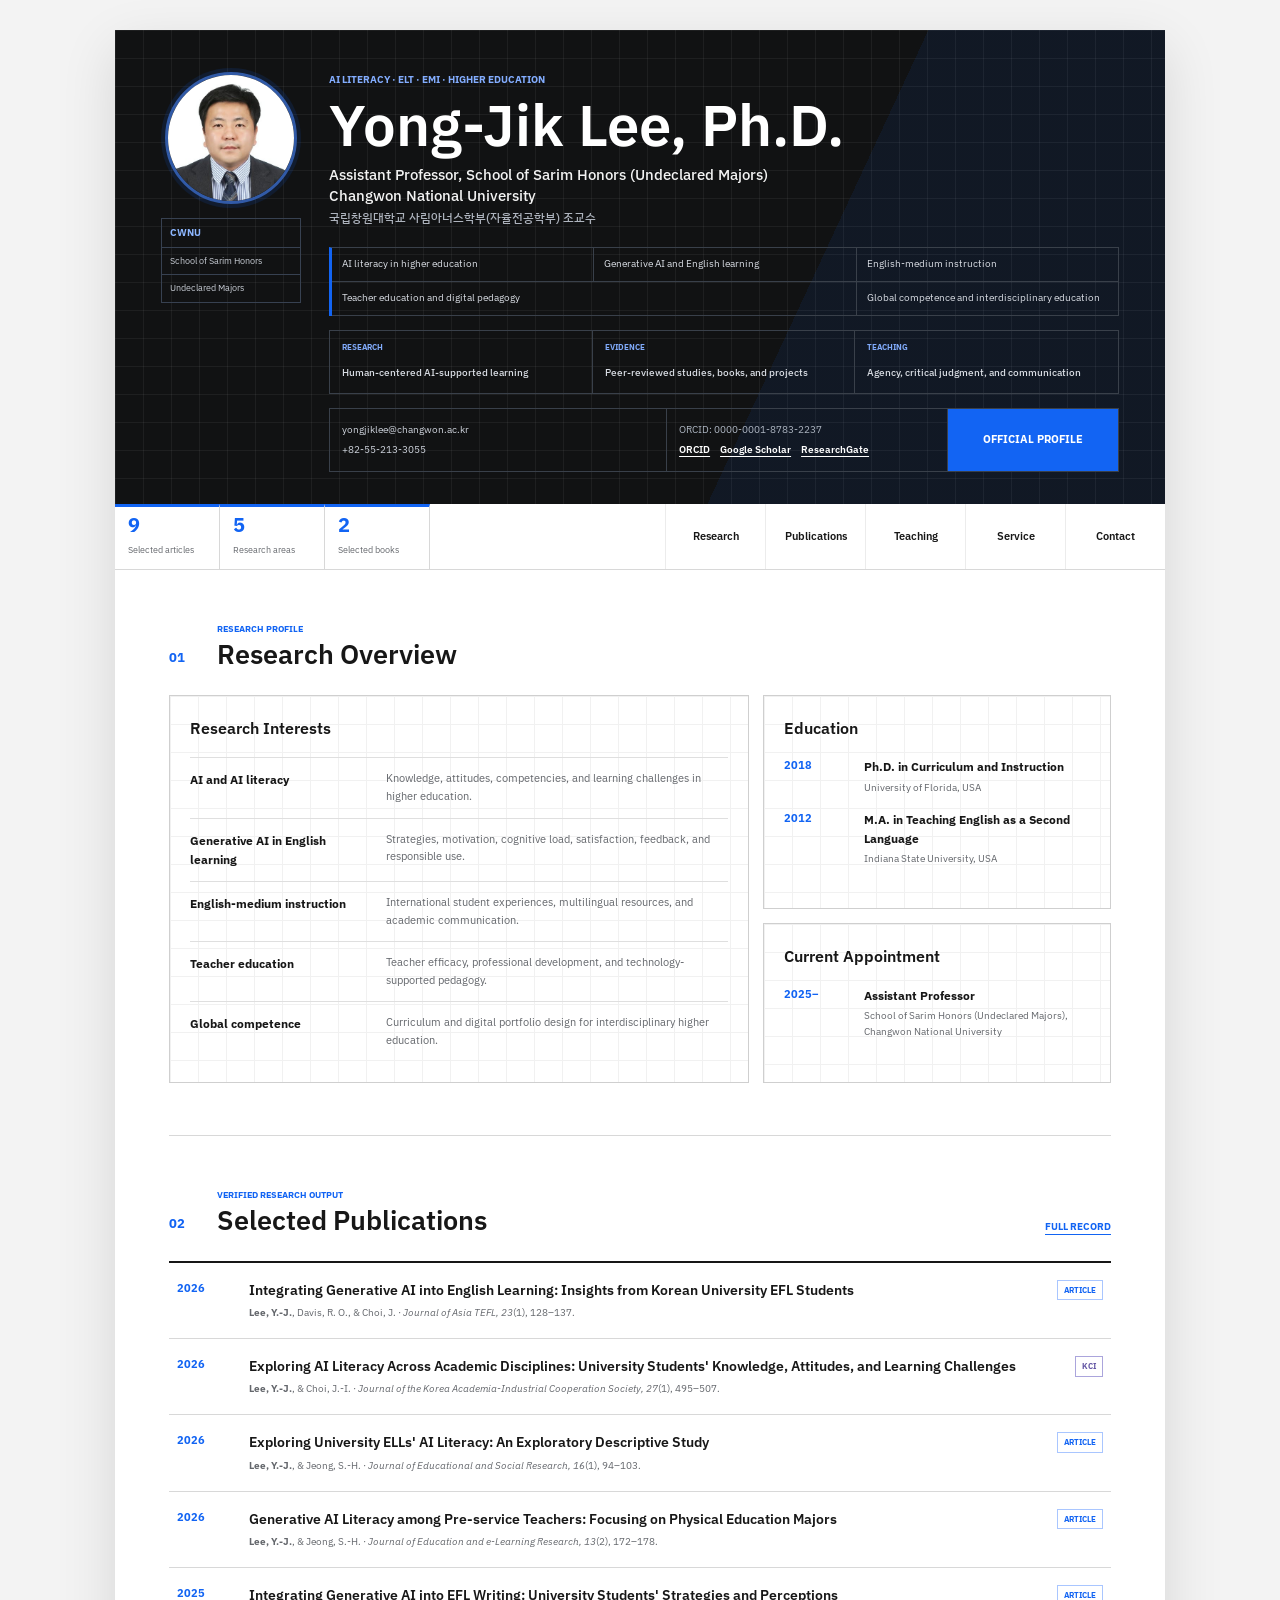
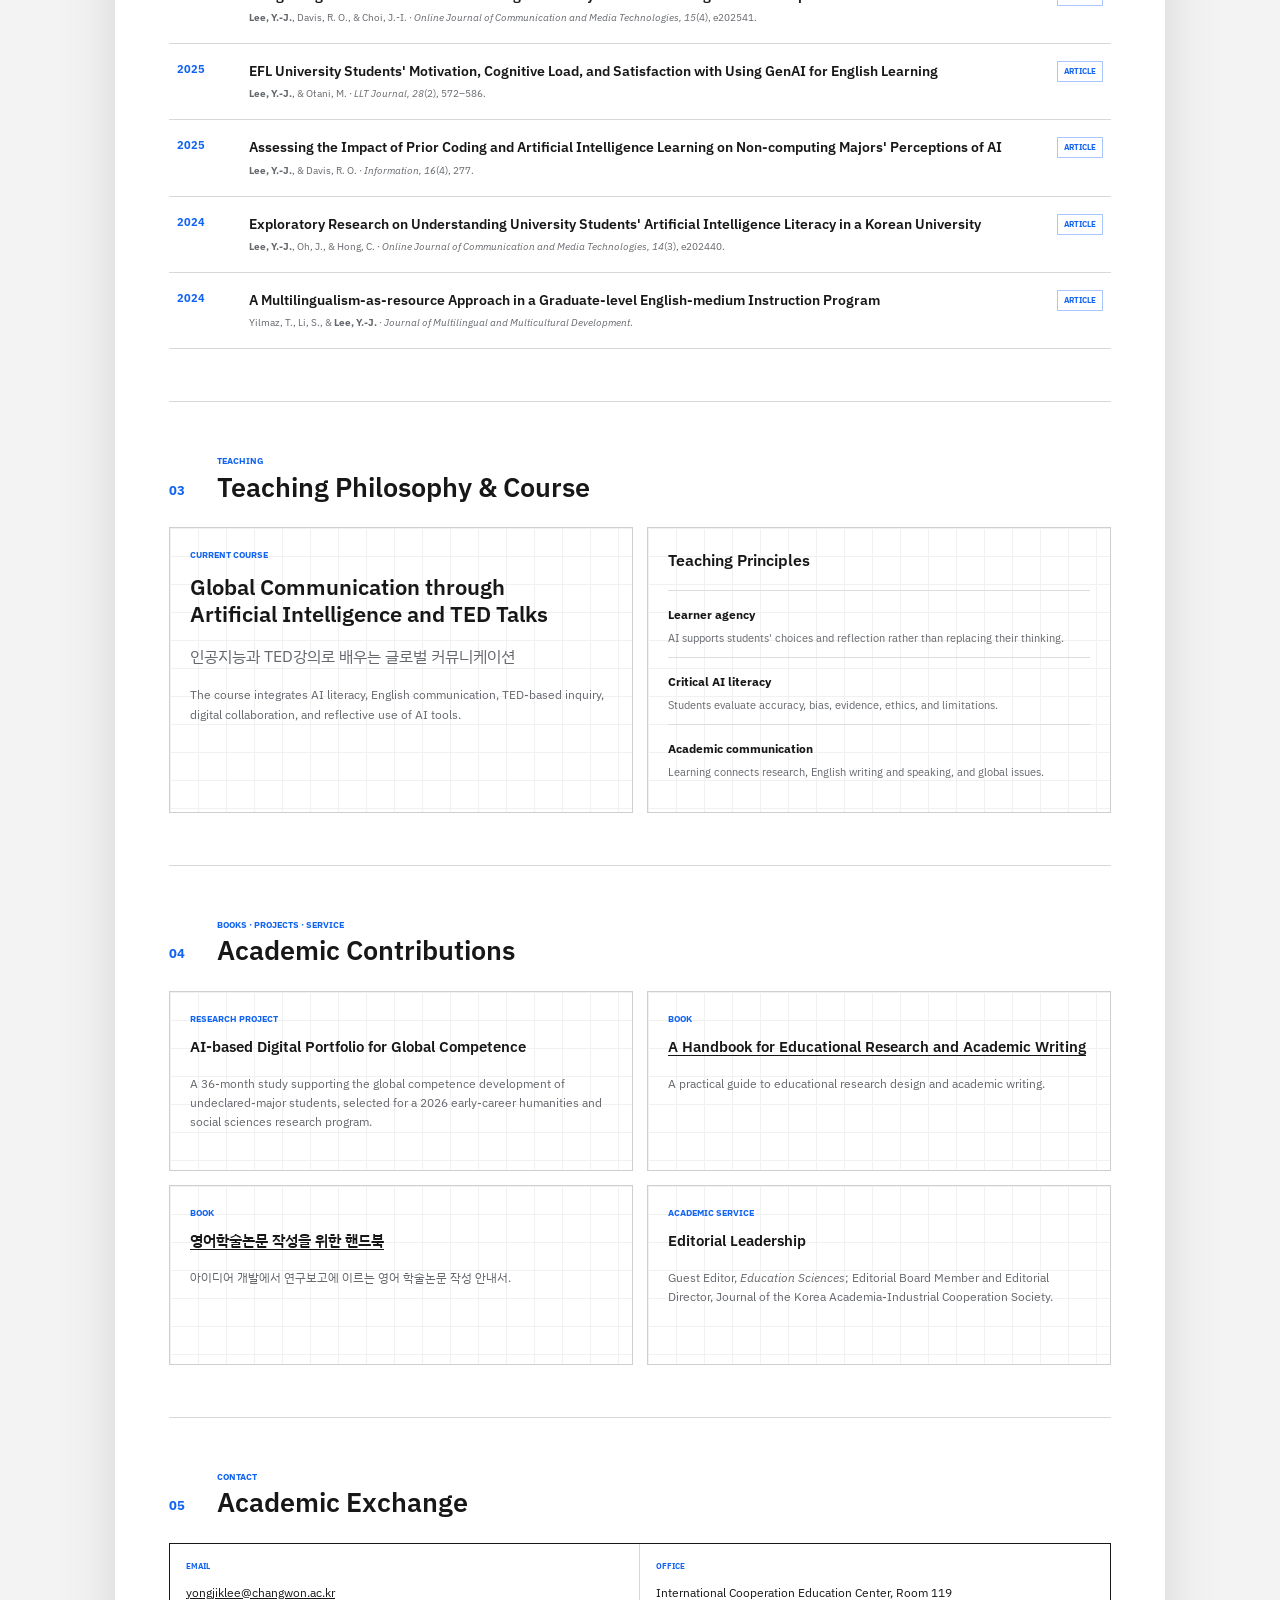
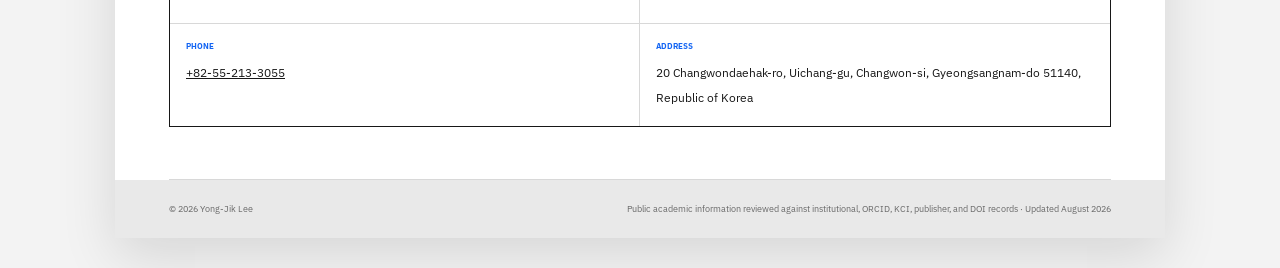
==== commit 040c58b7: "Use final researcher profile photograph" ====
--- a/index.html
+++ b/index.html
@@ -7,7 +7,7 @@
   <meta property="og:title" content="Yong-Jik Lee | Academic CV">
   <meta property="og:description" content="Research, teaching, publications, books, projects, and academic service.">
   <meta property="og:type" content="profile">
-  <meta property="og:image" content="https://fhlyongko.github.io/assets/research-profile.png">
+  <meta property="og:image" content="https://fhlyongko.github.io/assets/yongjik-lee-profile-final.jpg">
   <title>Yong-Jik Lee | Academic CV</title>
   <link rel="preconnect" href="https://fonts.googleapis.com">
   <link rel="preconnect" href="https://fonts.gstatic.com" crossorigin>
@@ -21,7 +21,7 @@
     <header class="profile-dashboard" id="top">
       <div class="profile-top">
         <div class="portrait-column">
-          <img class="portrait" src="assets/yongjik-lee-official.jpg" alt="Yong-Jik Lee, Changwon National University" width="354" height="472">
+          <img class="portrait" src="assets/yongjik-lee-profile-final.jpg" alt="Yong-Jik Lee, Changwon National University" width="354" height="472">
           <div class="affiliation-mark">
             <strong>CWNU</strong>
             <span>School of Sarim Honors</span>
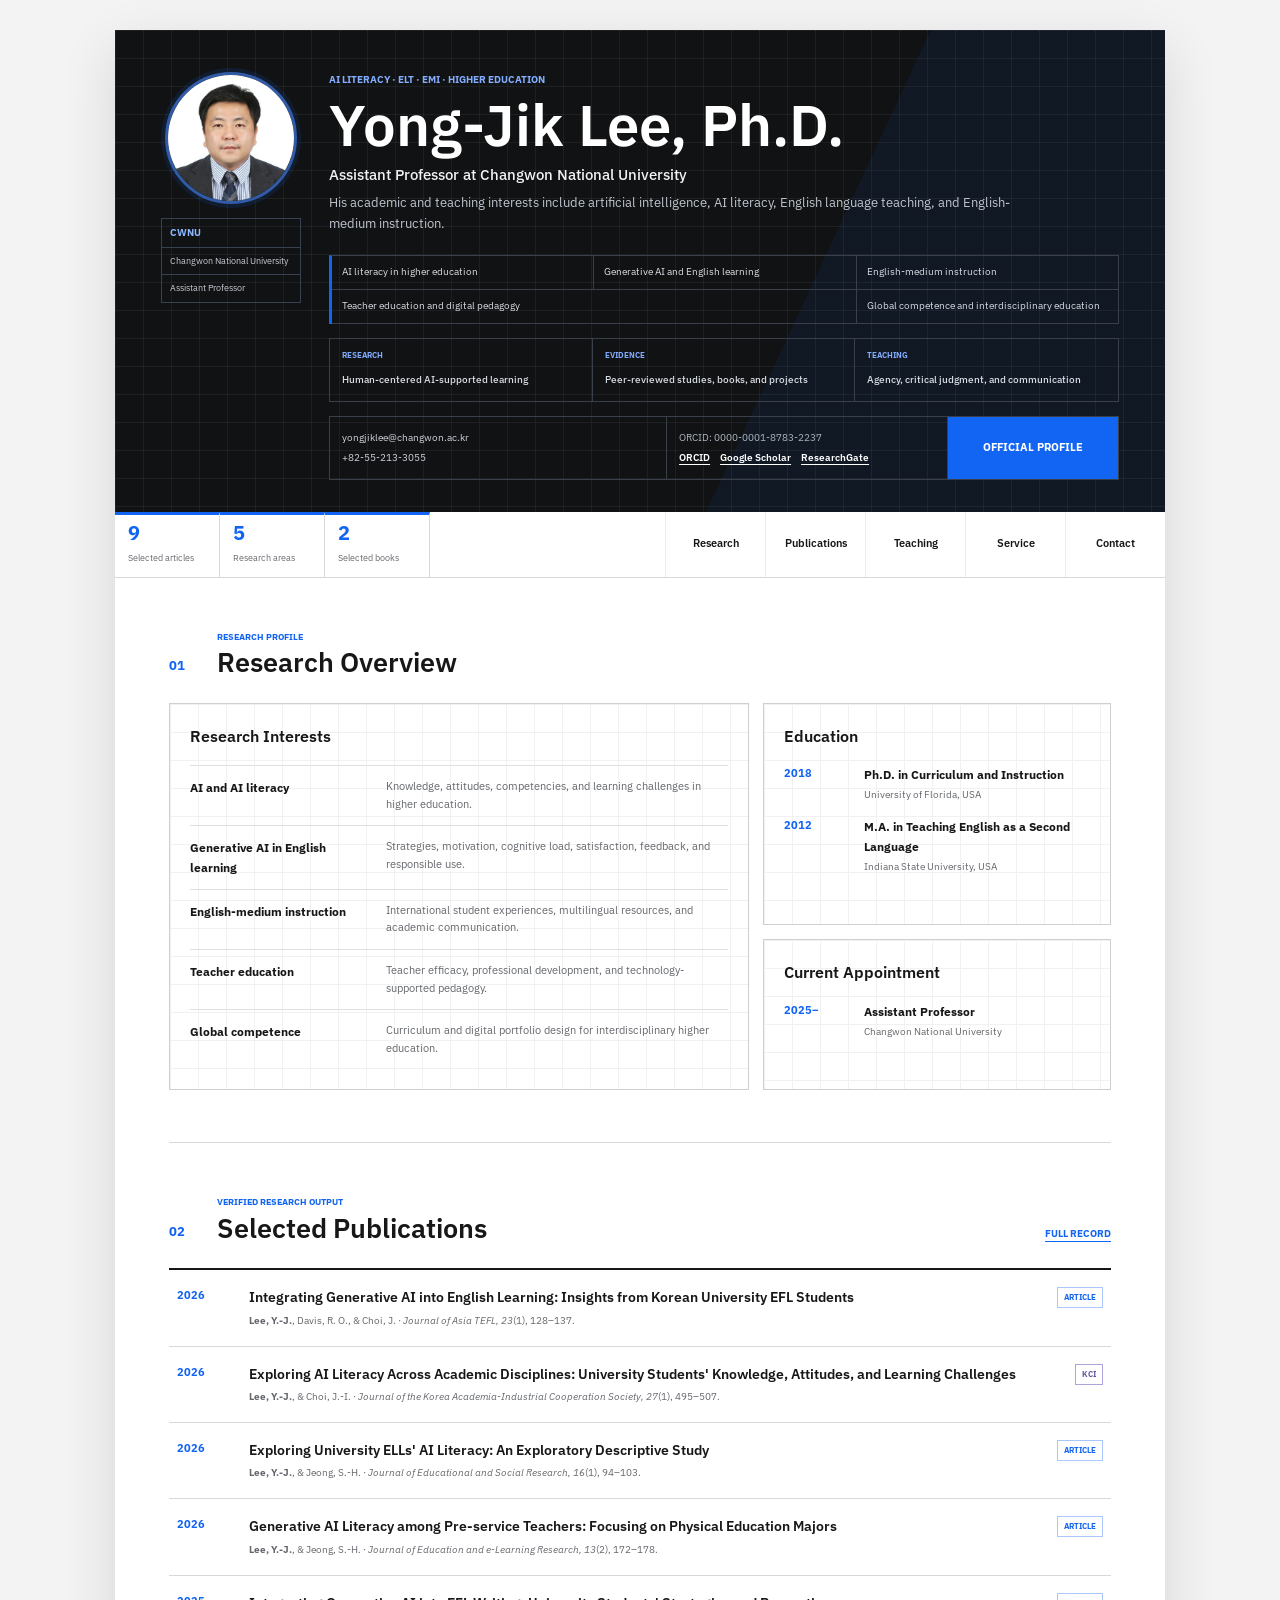
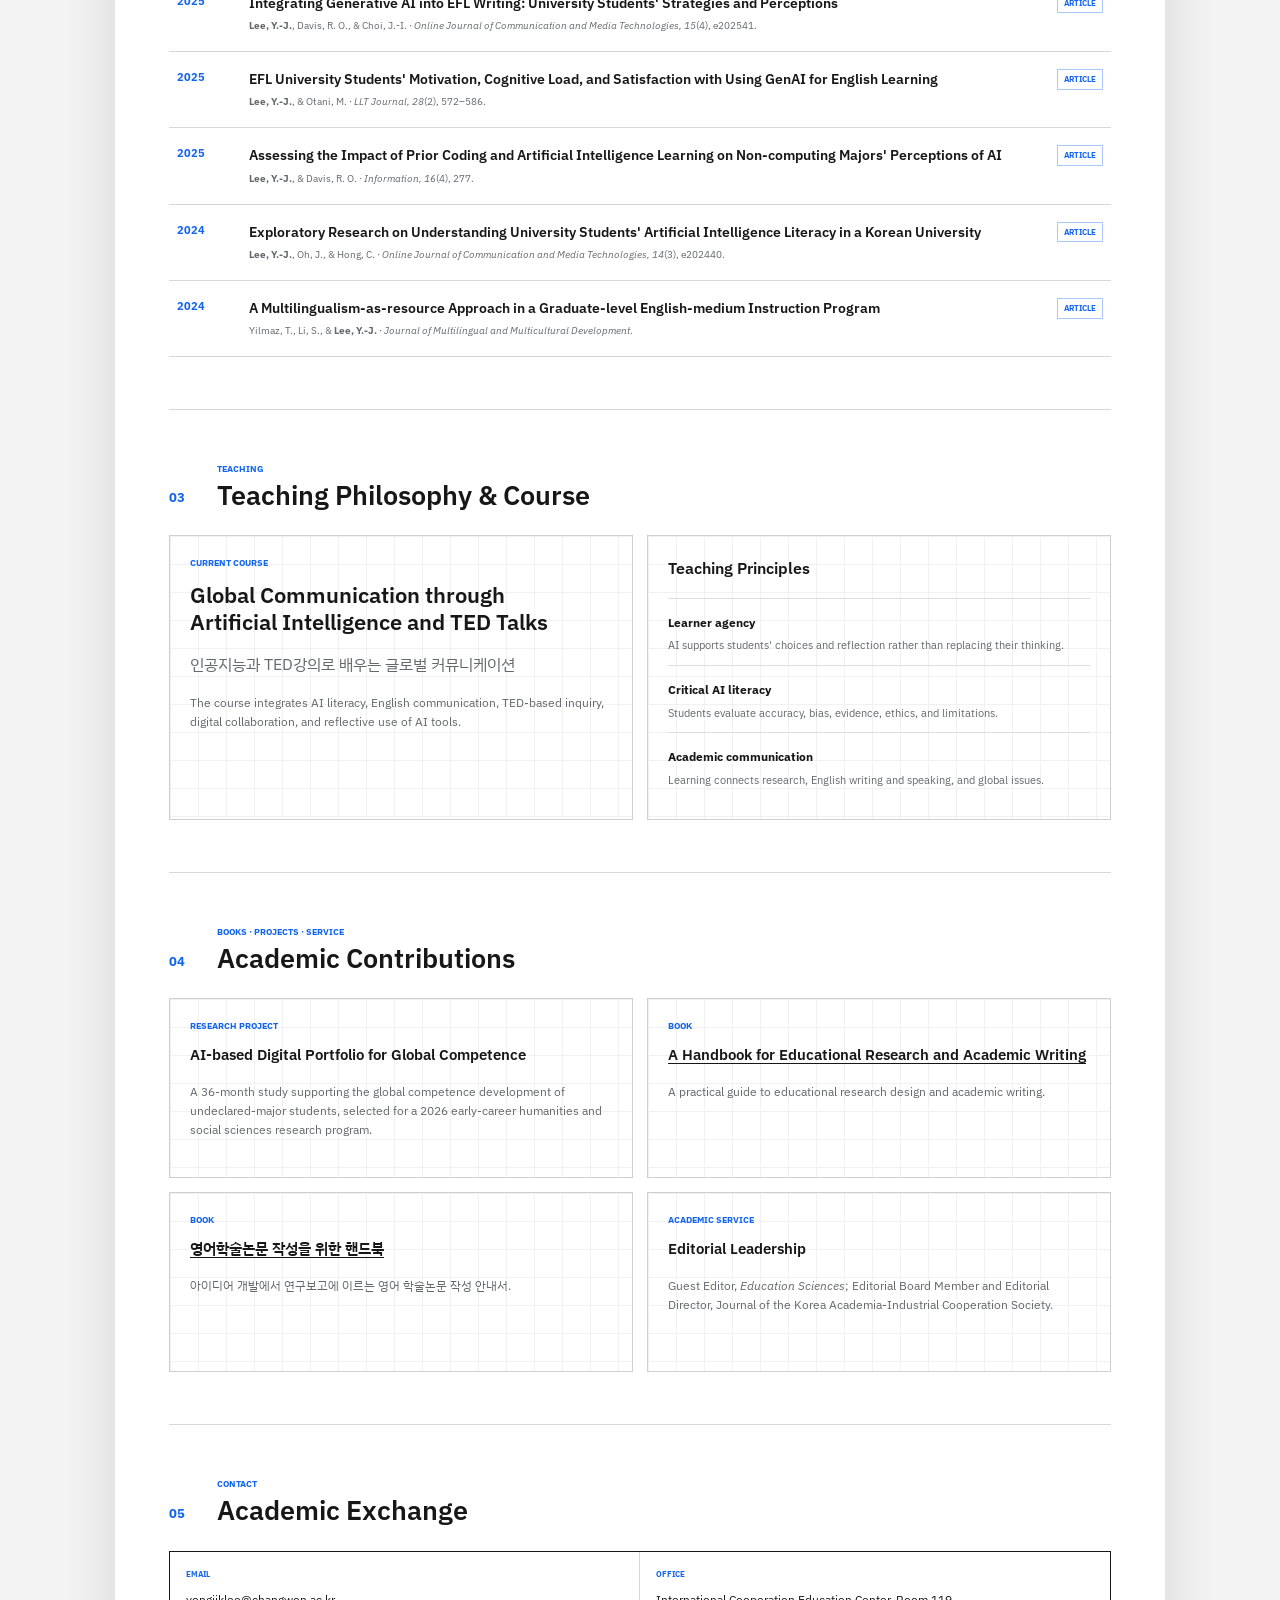
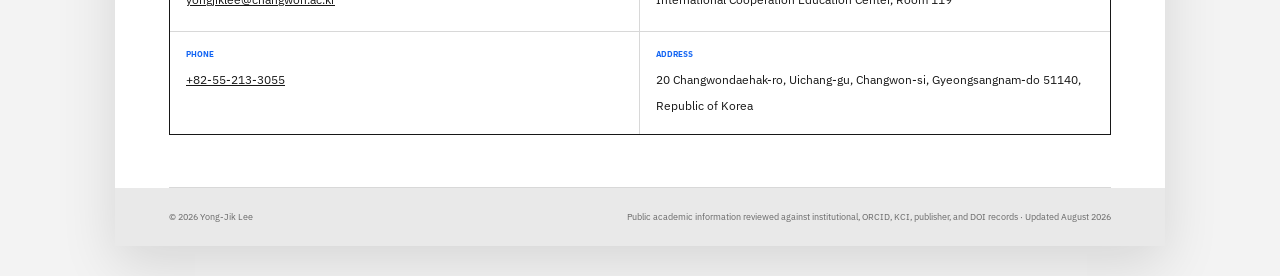
==== commit 2bc060a1: "Refresh academic profile affiliation and summary" ====
--- a/index.html
+++ b/index.html
@@ -24,16 +24,16 @@
           <img class="portrait" src="assets/yongjik-lee-profile-final.jpg" alt="Yong-Jik Lee, Changwon National University" width="354" height="472">
           <div class="affiliation-mark">
             <strong>CWNU</strong>
-            <span>School of Sarim Honors</span>
-            <span>Undeclared Majors</span>
+            <span>Changwon National University</span>
+            <span>Assistant Professor</span>
           </div>
         </div>
 
         <div class="identity-column">
           <p class="signal">AI LITERACY · ELT · EMI · HIGHER EDUCATION</p>
           <h1>Yong-Jik Lee, Ph.D.</h1>
-          <p class="position">Assistant Professor, School of Sarim Honors (Undeclared Majors)<br>Changwon National University</p>
-          <p class="position ko" lang="ko">국립창원대학교 사림아너스학부(자율전공학부) 조교수</p>
+          <p class="position">Assistant Professor at Changwon National University</p>
+          <p class="profile-summary">His academic and teaching interests include artificial intelligence, AI literacy, English language teaching, and English-medium instruction.</p>
 
           <div class="keyword-grid" aria-label="Research keywords">
             <span>AI literacy in higher education</span>
@@ -93,7 +93,7 @@
             </article>
             <article class="panel">
               <h3>Current Appointment</h3>
-              <dl class="cv-list"><dt>2025–</dt><dd><strong>Assistant Professor</strong><span>School of Sarim Honors (Undeclared Majors), Changwon National University</span></dd></dl>
+              <dl class="cv-list"><dt>2025–</dt><dd><strong>Assistant Professor</strong><span>Changwon National University</span></dd></dl>
             </article>
           </div>
         </div>
--- a/assets/cv-dashboard.css
+++ b/assets/cv-dashboard.css
@@ -72,7 +72,7 @@
 .signal { margin: 0 0 8px; color: #83adff; font-size: 10px; font-weight: 700; }
 h1 { margin: 0; color: #fff; font-size: clamp(40px, 5.2vw, 58px); line-height: 1; font-weight: 600; }
 .position { margin: 10px 0 0; color: #f3f3f3; font-size: 15px; font-weight: 500; line-height: 1.4; }
-.position.ko { margin-top: 4px; color: #aeb4be; font-size: 12px; }
+.profile-summary { max-width: 720px; margin: 8px 0 0; color: #bfc5ce; font-size: 13px; line-height: 1.6; }
 
 .keyword-grid { display: grid; grid-template-columns: repeat(3, minmax(0, 1fr)); margin-top: 20px; border-top: 1px solid #39404a; border-left: 3px solid var(--blue); }
 .keyword-grid span { min-height: 34px; padding: 8px 10px; border-right: 1px solid #39404a; border-bottom: 1px solid #39404a; color: #d9dde4; font-size: 10px; }
@@ -172,6 +172,7 @@
   .affiliation-mark { margin: 0; }
   h1 { font-size: 39px; }
   .position { font-size: 12px; }
+  .profile-summary { font-size: 11px; line-height: 1.5; }
   .keyword-grid { grid-template-columns: 1fr; }
   .evidence-strip, .contact-strip { display: none; }
   .dashboard-nav { grid-template-columns: repeat(3, 1fr) 62px; }
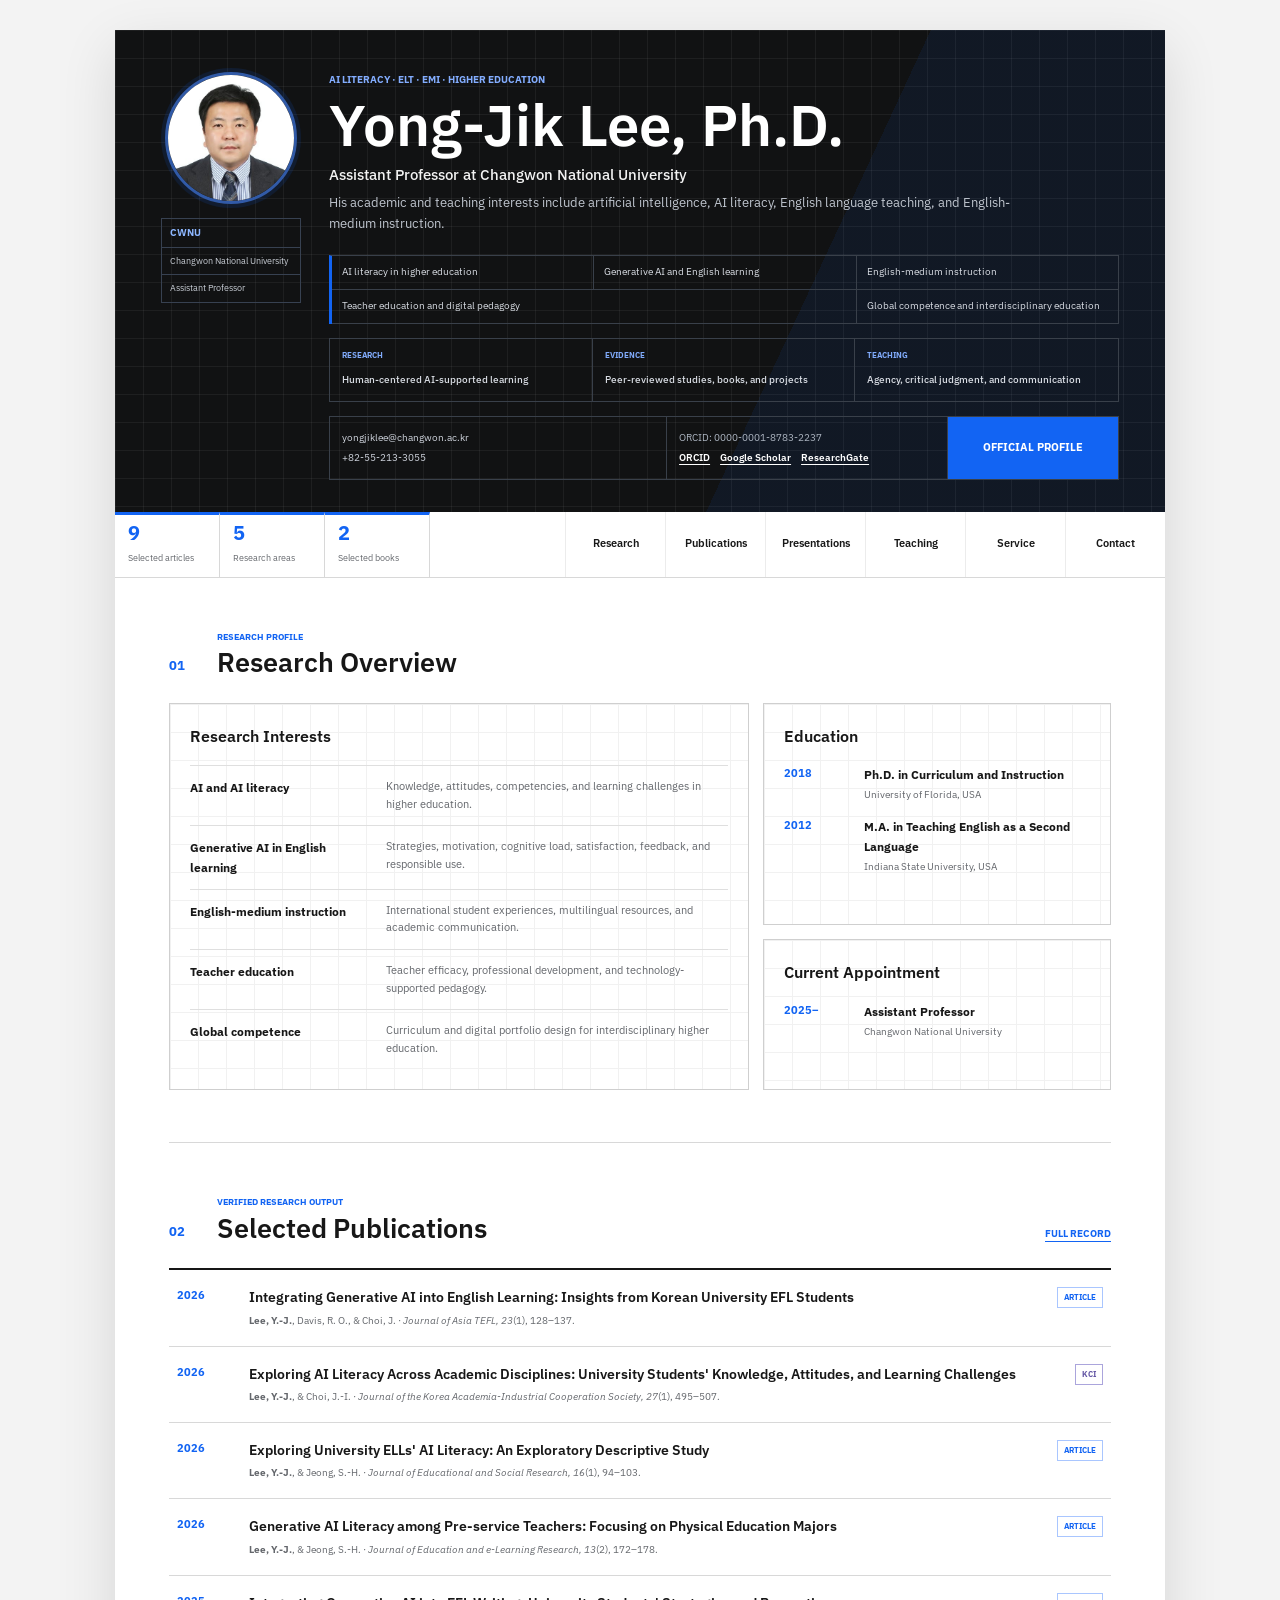
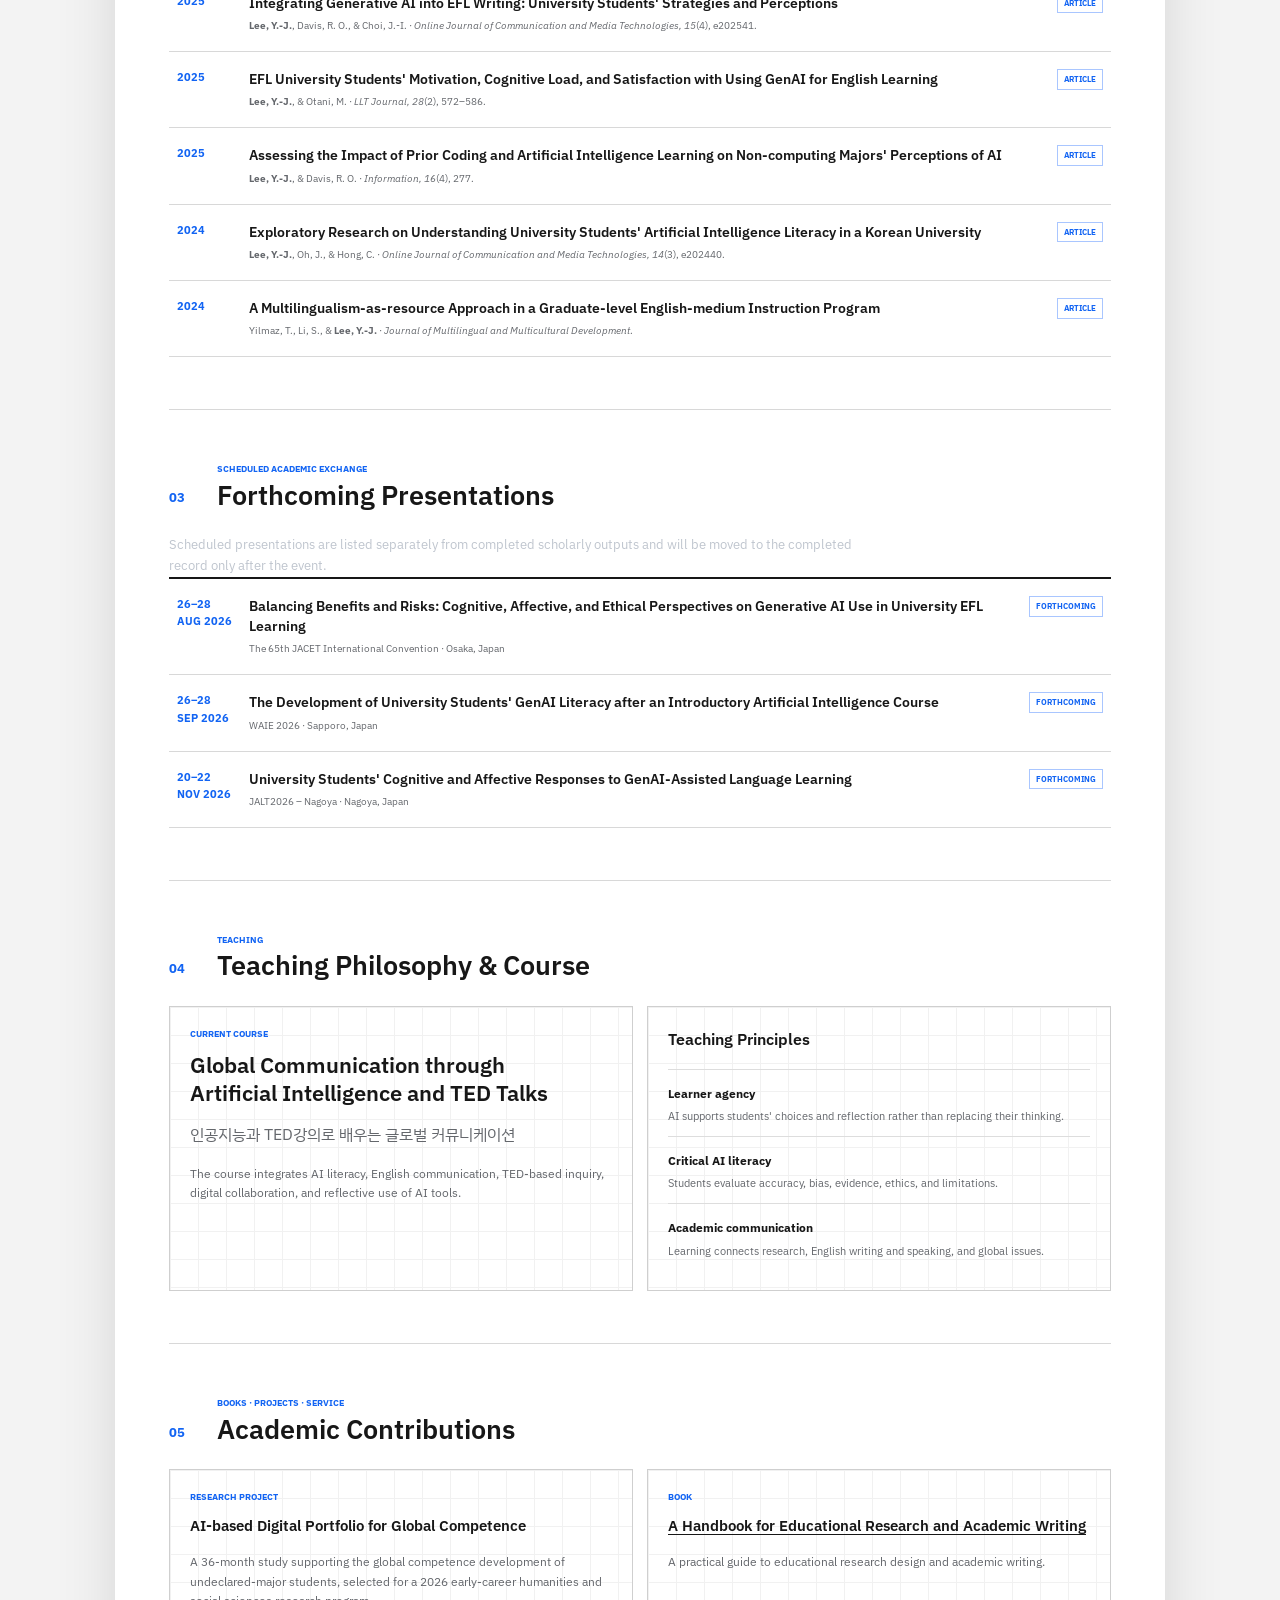
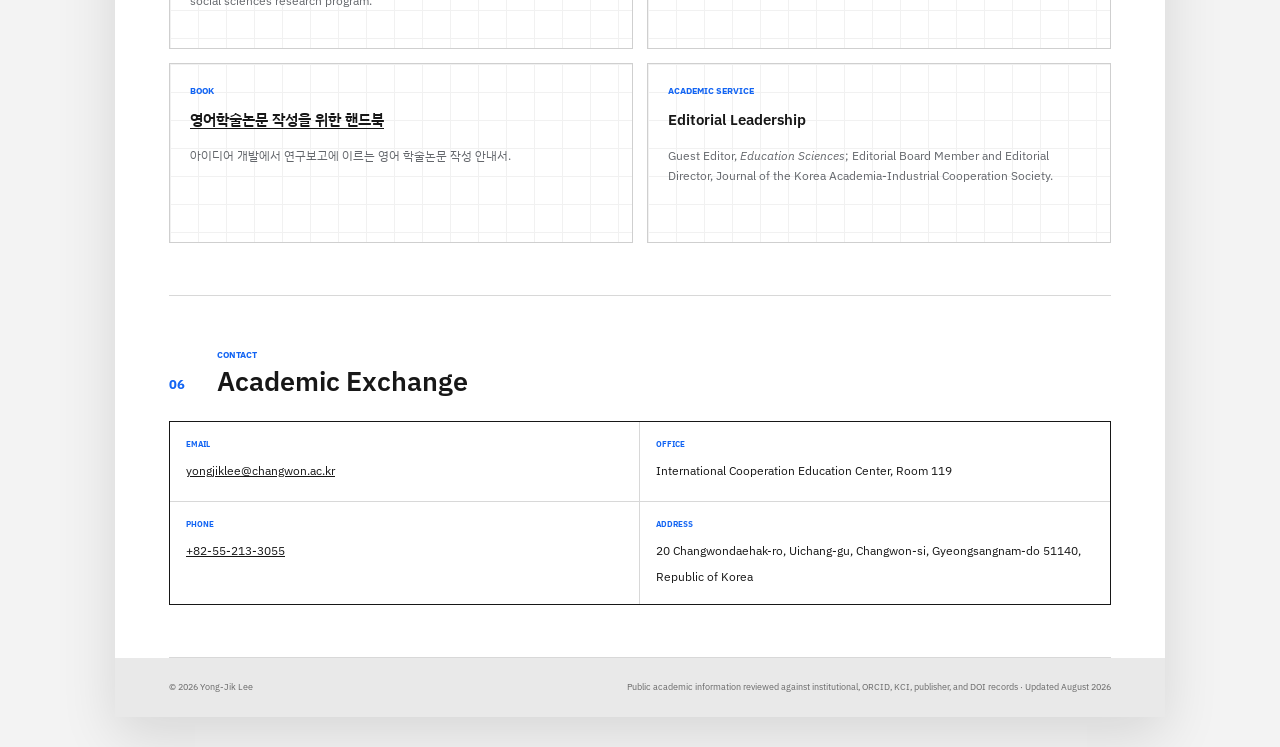
==== commit c0f334fc: "Separate forthcoming presentations from verified outputs" ====
--- a/index.html
+++ b/index.html
@@ -68,7 +68,7 @@
       <div class="metric"><strong>9</strong><span>Selected articles</span></div>
       <div class="metric"><strong>5</strong><span>Research areas</span></div>
       <div class="metric"><strong>2</strong><span>Selected books</span></div>
-      <div class="section-links" id="site-nav"><a href="#research">Research</a><a href="#publications">Publications</a><a href="#teaching">Teaching</a><a href="#service">Service</a><a href="#contact">Contact</a></div>
+      <div class="section-links" id="site-nav"><a href="#research">Research</a><a href="#publications">Publications</a><a href="#presentations">Presentations</a><a href="#teaching">Teaching</a><a href="#service">Service</a><a href="#contact">Contact</a></div>
       <button class="nav-toggle" type="button" aria-expanded="false" aria-controls="site-nav">Menu</button>
     </nav>
 
@@ -114,8 +114,18 @@
         </div>
       </section>
 
+      <section class="cv-section" id="presentations">
+        <div class="section-title"><span>03</span><div><p>SCHEDULED ACADEMIC EXCHANGE</p><h2>Forthcoming Presentations</h2></div></div>
+        <p class="profile-summary">Scheduled presentations are listed separately from completed scholarly outputs and will be moved to the completed record only after the event.</p>
+        <div class="publication-table">
+          <article><time>26–28 AUG 2026</time><div><h3>Balancing Benefits and Risks: Cognitive, Affective, and Ethical Perspectives on Generative AI Use in University EFL Learning</h3><p>The 65th JACET International Convention · Osaka, Japan</p></div><span class="index-tag">FORTHCOMING</span></article>
+          <article><time>26–28 SEP 2026</time><div><h3>The Development of University Students' GenAI Literacy after an Introductory Artificial Intelligence Course</h3><p>WAIE 2026 · Sapporo, Japan</p></div><span class="index-tag">FORTHCOMING</span></article>
+          <article><time>20–22 NOV 2026</time><div><h3>University Students' Cognitive and Affective Responses to GenAI-Assisted Language Learning</h3><p>JALT2026 – Nagoya · Nagoya, Japan</p></div><span class="index-tag">FORTHCOMING</span></article>
+        </div>
+      </section>
+
       <section class="cv-section" id="teaching">
-        <div class="section-title"><span>03</span><div><p>TEACHING</p><h2>Teaching Philosophy &amp; Course</h2></div></div>
+        <div class="section-title"><span>04</span><div><p>TEACHING</p><h2>Teaching Philosophy &amp; Course</h2></div></div>
         <div class="teaching-grid">
           <article class="panel course-panel"><p class="blue-label">CURRENT COURSE</p><h3>Global Communication through Artificial Intelligence and TED Talks</h3><p class="ko" lang="ko">인공지능과 TED강의로 배우는 글로벌 커뮤니케이션</p><p>The course integrates AI literacy, English communication, TED-based inquiry, digital collaboration, and reflective use of AI tools.</p></article>
           <article class="panel philosophy-panel"><h3>Teaching Principles</h3><div><strong>Learner agency</strong><p>AI supports students' choices and reflection rather than replacing their thinking.</p></div><div><strong>Critical AI literacy</strong><p>Students evaluate accuracy, bias, evidence, ethics, and limitations.</p></div><div><strong>Academic communication</strong><p>Learning connects research, English writing and speaking, and global issues.</p></div></article>
@@ -123,7 +133,7 @@
       </section>
 
       <section class="cv-section" id="service">
-        <div class="section-title"><span>04</span><div><p>BOOKS · PROJECTS · SERVICE</p><h2>Academic Contributions</h2></div></div>
+        <div class="section-title"><span>05</span><div><p>BOOKS · PROJECTS · SERVICE</p><h2>Academic Contributions</h2></div></div>
         <div class="contribution-grid">
           <article class="panel"><p class="blue-label">RESEARCH PROJECT</p><h3>AI-based Digital Portfolio for Global Competence</h3><p>A 36-month study supporting the global competence development of undeclared-major students, selected for a 2026 early-career humanities and social sciences research program.</p></article>
           <article class="panel"><p class="blue-label">BOOK</p><h3><a href="https://www.yes24.com/product/goods/124613203" target="_blank" rel="noreferrer">A Handbook for Educational Research and Academic Writing</a></h3><p>A practical guide to educational research design and academic writing.</p></article>
@@ -133,7 +143,7 @@
       </section>
 
       <section class="cv-section contact-section" id="contact">
-        <div class="section-title"><span>05</span><div><p>CONTACT</p><h2>Academic Exchange</h2></div></div>
+        <div class="section-title"><span>06</span><div><p>CONTACT</p><h2>Academic Exchange</h2></div></div>
         <div class="contact-card">
           <div><small>EMAIL</small><a href="mailto:yongjiklee@changwon.ac.kr">yongjiklee@changwon.ac.kr</a></div>
           <div><small>OFFICE</small><span>International Cooperation Education Center, Room 119</span></div>
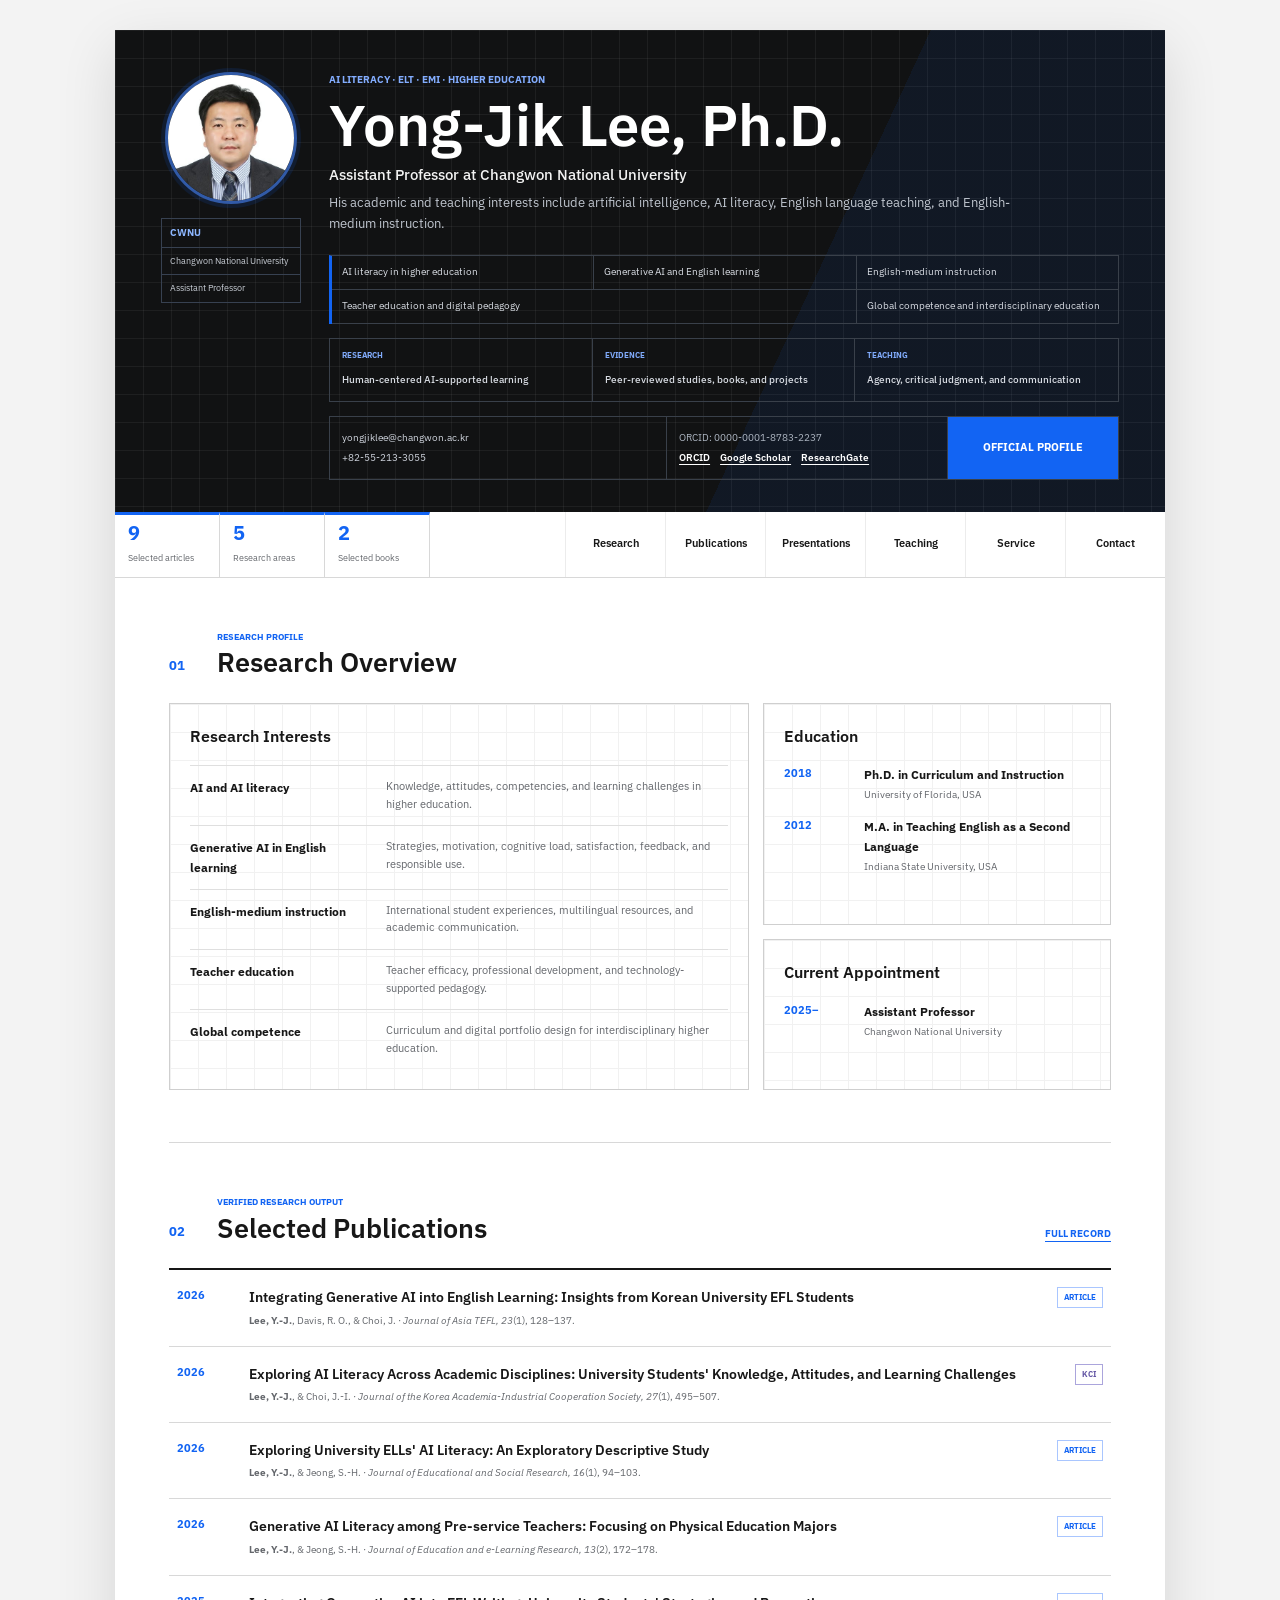
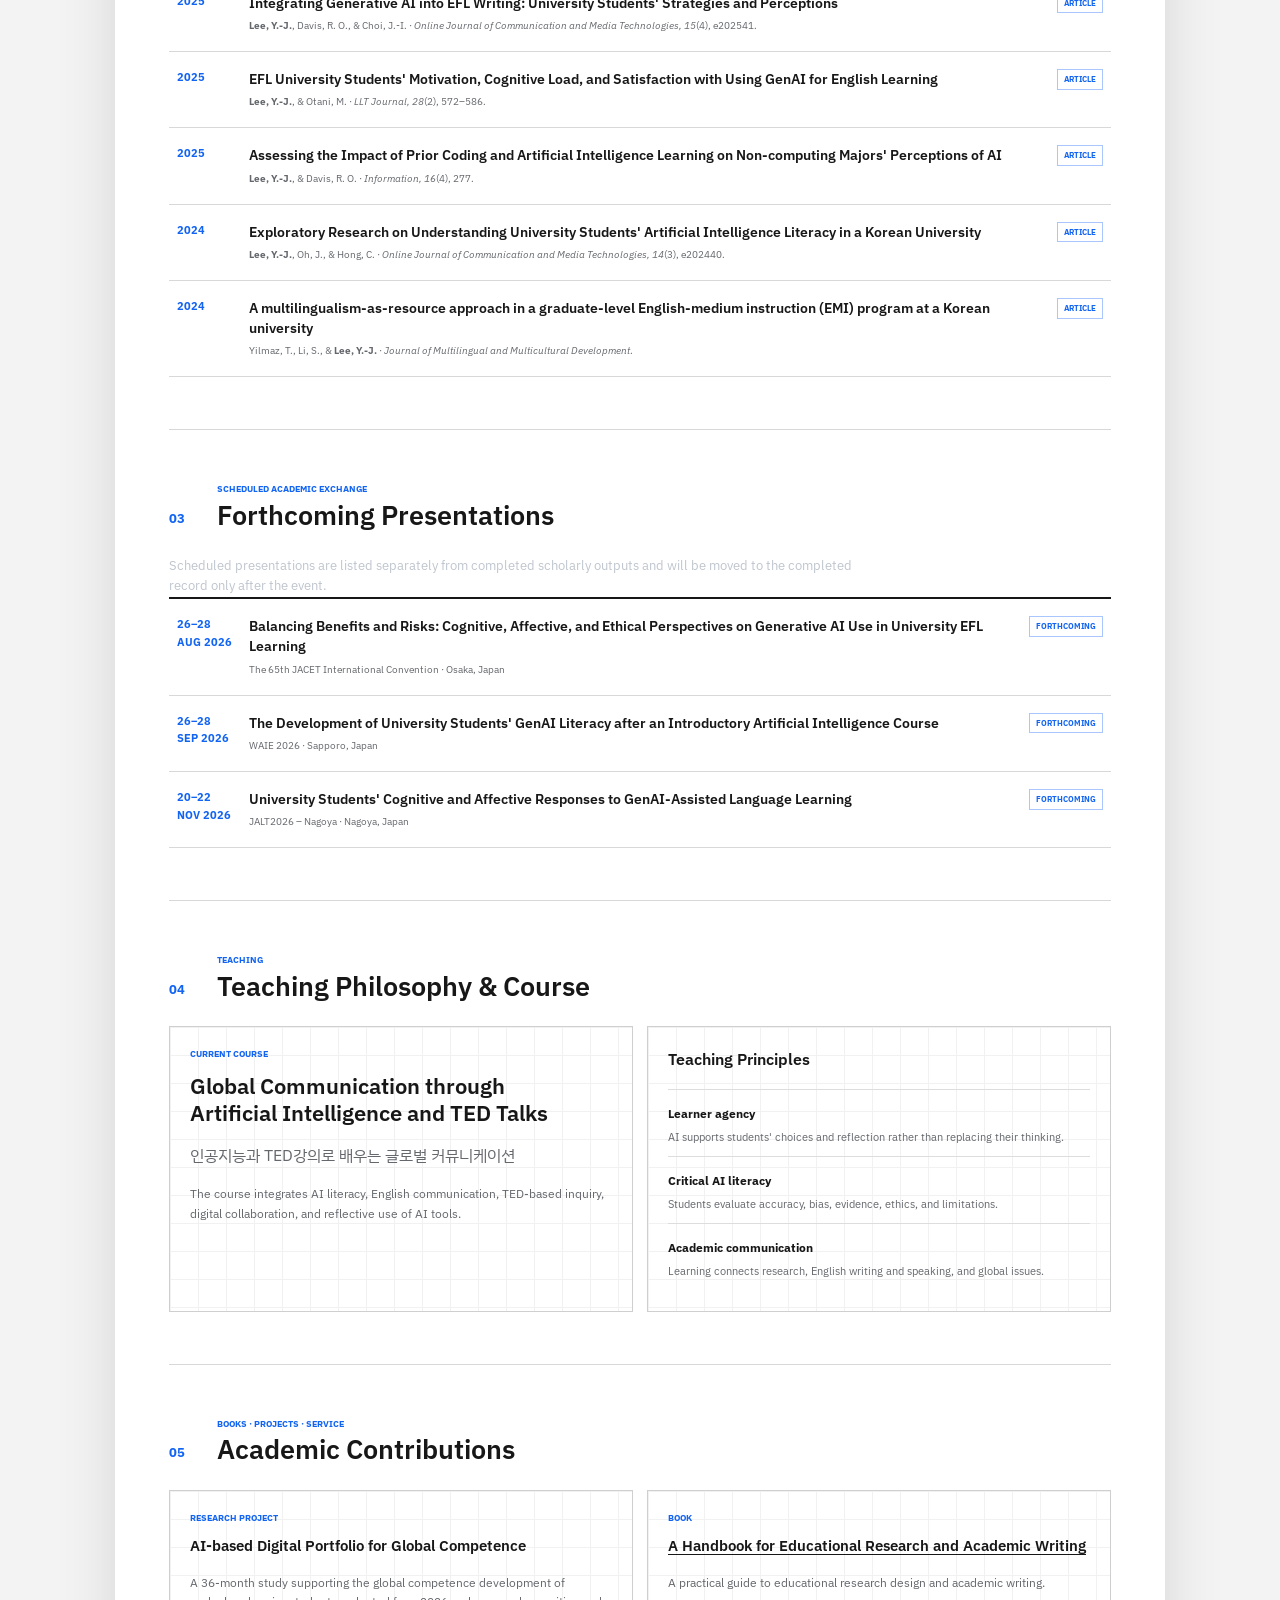
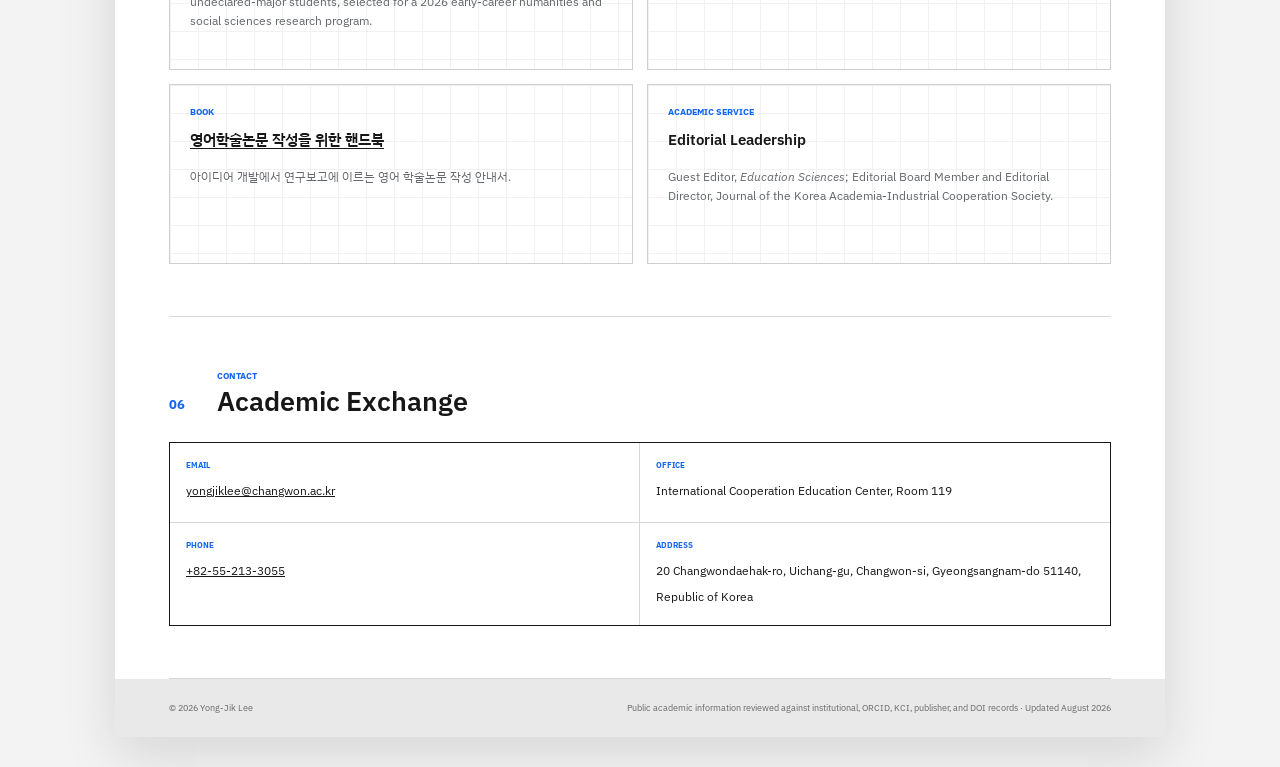
==== commit c1d70e62: "Restore full published title of the EMI study" ====
--- a/index.html
+++ b/index.html
@@ -102,7 +102,7 @@
       <section class="cv-section" id="publications">
         <div class="section-title"><span>02</span><div><p>VERIFIED RESEARCH OUTPUT</p><h2>Selected Publications</h2></div><a href="https://scholar.google.com/citations?hl=en&user=Jzv1a7MAAAAJ" target="_blank" rel="noreferrer">FULL RECORD</a></div>
         <div class="publication-table">
-          <article><time>2026</time><div><h3><a href="https://doi.org/10.18823/asiatefl.2026.23.1.10.128" target="_blank" rel="noreferrer">Integrating Generative AI into English Learning: Insights from Korean University EFL Students</a></h3><p><strong>Lee, Y.-J.</strong>, Davis, R. O., &amp; Choi, J. · <em>Journal of Asia TEFL, 23</em>(1), 128–137.</p></div><span class="index-tag">ARTICLE</span></article>
+          <article><time>2026</time><div><h3><a href="https://www.dbpia.co.kr/journal/articleDetail?nodeId=NODE12878932" target="_blank" rel="noreferrer">Integrating Generative AI into English Learning: Insights from Korean University EFL Students</a></h3><p><strong>Lee, Y.-J.</strong>, Davis, R. O., &amp; Choi, J. · <em>Journal of Asia TEFL, 23</em>(1), 128–137.</p></div><span class="index-tag">ARTICLE</span></article>
           <article><time>2026</time><div><h3><a href="https://doi.org/10.5762/KAIS.2026.27.1.495" target="_blank" rel="noreferrer">Exploring AI Literacy Across Academic Disciplines: University Students' Knowledge, Attitudes, and Learning Challenges</a></h3><p><strong>Lee, Y.-J.</strong>, &amp; Choi, J.-I. · <em>Journal of the Korea Academia-Industrial Cooperation Society, 27</em>(1), 495–507.</p></div><span class="index-tag kci">KCI</span></article>
           <article><time>2026</time><div><h3><a href="https://doi.org/10.36941/jesr-2026-0241" target="_blank" rel="noreferrer">Exploring University ELLs' AI Literacy: An Exploratory Descriptive Study</a></h3><p><strong>Lee, Y.-J.</strong>, &amp; Jeong, S.-H. · <em>Journal of Educational and Social Research, 16</em>(1), 94–103.</p></div><span class="index-tag">ARTICLE</span></article>
           <article><time>2026</time><div><h3><a href="https://doi.org/10.20448/jeelr.v13i2.8661" target="_blank" rel="noreferrer">Generative AI Literacy among Pre-service Teachers: Focusing on Physical Education Majors</a></h3><p><strong>Lee, Y.-J.</strong>, &amp; Jeong, S.-H. · <em>Journal of Education and e-Learning Research, 13</em>(2), 172–178.</p></div><span class="index-tag">ARTICLE</span></article>
@@ -110,7 +110,7 @@
           <article><time>2025</time><div><h3><a href="https://doi.org/10.24071/llt.v28i2.11518" target="_blank" rel="noreferrer">EFL University Students' Motivation, Cognitive Load, and Satisfaction with Using GenAI for English Learning</a></h3><p><strong>Lee, Y.-J.</strong>, &amp; Otani, M. · <em>LLT Journal, 28</em>(2), 572–586.</p></div><span class="index-tag">ARTICLE</span></article>
           <article><time>2025</time><div><h3><a href="https://doi.org/10.3390/info16040277" target="_blank" rel="noreferrer">Assessing the Impact of Prior Coding and Artificial Intelligence Learning on Non-computing Majors' Perceptions of AI</a></h3><p><strong>Lee, Y.-J.</strong>, &amp; Davis, R. O. · <em>Information, 16</em>(4), 277.</p></div><span class="index-tag">ARTICLE</span></article>
           <article><time>2024</time><div><h3><a href="https://doi.org/10.30935/ojcmt/14711" target="_blank" rel="noreferrer">Exploratory Research on Understanding University Students' Artificial Intelligence Literacy in a Korean University</a></h3><p><strong>Lee, Y.-J.</strong>, Oh, J., &amp; Hong, C. · <em>Online Journal of Communication and Media Technologies, 14</em>(3), e202440.</p></div><span class="index-tag">ARTICLE</span></article>
-          <article><time>2024</time><div><h3><a href="https://doi.org/10.1080/01434632.2024.2314659" target="_blank" rel="noreferrer">A Multilingualism-as-resource Approach in a Graduate-level English-medium Instruction Program</a></h3><p>Yilmaz, T., Li, S., &amp; <strong>Lee, Y.-J.</strong> · <em>Journal of Multilingual and Multicultural Development</em>.</p></div><span class="index-tag">ARTICLE</span></article>
+          <article><time>2024</time><div><h3><a href="https://doi.org/10.1080/01434632.2024.2314659" target="_blank" rel="noreferrer">A multilingualism-as-resource approach in a graduate-level English-medium instruction (EMI) program at a Korean university</a></h3><p>Yilmaz, T., Li, S., &amp; <strong>Lee, Y.-J.</strong> · <em>Journal of Multilingual and Multicultural Development</em>.</p></div><span class="index-tag">ARTICLE</span></article>
         </div>
       </section>
 
